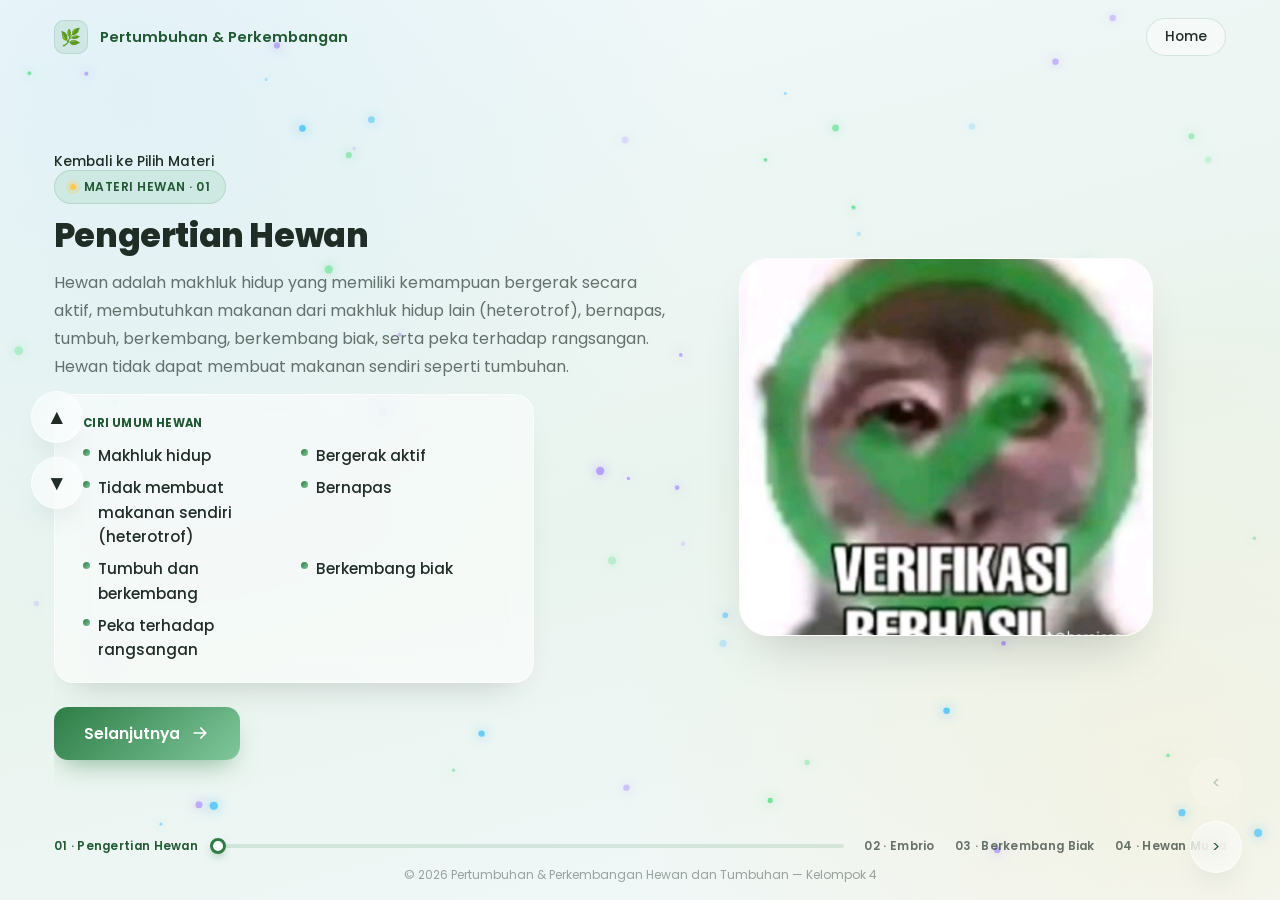
==== hewan.html @ 812c1acf "Add files via upload" ====
<!DOCTYPE html>
<html lang="id">
<head>
  <meta charset="UTF-8" />
  <meta name="viewport" content="width=device-width, initial-scale=1.0, maximum-scale=1.0, user-scalable=no" />
  <title>Materi Hewan | IPA Kelas IX</title>

  <link rel="preconnect" href="https://fonts.googleapis.com" />
  <link rel="preconnect" href="https://fonts.gstatic.com" crossorigin />
  <link href="https://fonts.googleapis.com/css2?family=Poppins:wght@300;400;500;600;700;800&display=swap" rel="stylesheet" />

  <link rel="stylesheet" href="style.css" />
</head>
<!-- Canvas untuk efek partikel background -->
<canvas id="bgCanvas"></canvas>

<body>

  <div class="app">

    <!-- ===================== HEADER ===================== -->
    <header class="header">
      <div class="logo">
        <span class="logo-mark" aria-hidden="true">🌿</span>
        <span class="logo-text">Pertumbuhan &amp; Perkembangan</span>
      </div>

      <a class="home-link" href="index.html">
        Home
      </a>
    </header>

    <!-- ===================== SLIDE VIEWPORT ===================== -->
    <main class="slide-viewport">

      <!-- ================= SLIDE 1 — PENGERTIAN HEWAN ================= -->
      <section class="slide is-active" data-slide="0">
        <div class="hewan-slide">

          <a class="hewan-back-link" href="index.html">
            Kembali ke Pilih Materi
          </a>

          <div class="hewan-hero">

            <!-- Kolom Kiri — Materi -->
            <div class="hewan-content">
              <span class="hero-eyebrow">
                <span class="eyebrow-dot"></span>
                Materi Hewan · 01
              </span>

              <h1 class="hewan-title">Pengertian Hewan</h1>

              <p class="hewan-desc">
                Hewan adalah makhluk hidup yang memiliki kemampuan bergerak secara aktif,
                membutuhkan makanan dari makhluk hidup lain (heterotrof), bernapas, tumbuh,
                berkembang, berkembang biak, serta peka terhadap rangsangan. Hewan tidak dapat
                membuat makanan sendiri seperti tumbuhan.
              </p>

              <div class="hewan-info-card">
                <span class="hewan-info-label">Ciri Umum Hewan</span>
                <ul class="hewan-info-list">
                  <li>Makhluk hidup</li>
                  <li>Bergerak aktif</li>
                  <li>Tidak membuat makanan sendiri (heterotrof)</li>
                  <li>Bernapas</li>
                  <li>Tumbuh dan berkembang</li>
                  <li>Berkembang biak</li>
                  <li>Peka terhadap rangsangan</li>
                </ul>
              </div>

              <div class="hewan-actions">
                <button class="btn btn-primary btn-large" type="button" data-next>
                  <span>Selanjutnya</span>
                  <svg width="20" height="20" viewBox="0 0 24 24" fill="none" aria-hidden="true">
                    <path d="M5 12h14M13 6l6 6-6 6" stroke="currentColor" stroke-width="2" stroke-linecap="round" stroke-linejoin="round"/>
                  </svg>
                </button>
              </div>
            </div>

            <!-- Kolom Kanan — Gambar -->
            <div class="hewan-image">
              <img
                src="vertifikasi.jpg"
                alt="Pengertian Hewan"
                class="hewan-image-real">
            </div>

          </div>

        </div>
      </section>

      <!-- ================= SLIDE 2 — EMBRIO ================= -->
      <section class="slide" data-slide="1">
        <div class="hewan-slide">

          <a class="hewan-back-link" href="index.html">
            Kembali ke Pilih Materi
          </a>

          <div class="hewan-hero hewan-hero--reverse">

            <!-- Kolom Kanan (tampil kiri karena reverse) — Materi -->
            <div class="hewan-content">
              <span class="hero-eyebrow">
                <span class="eyebrow-dot"></span>
                Materi Hewan · 02
              </span>

              <h1 class="hewan-title">Embrio</h1>

              <p class="hewan-desc">
                Setelah sel telur dibuahi oleh sel sperma (fertilisasi), terbentuklah zigot yang
                terus membelah dan berkembang menjadi embrio. Embrio adalah tahap awal
                perkembangan individu baru sebelum tumbuh menjadi bentuk yang menyerupai
                induknya.
              </p>

              <div class="hewan-info-card">
                <span class="hewan-info-label">Tahap Perkembangan Embrio</span>
                <ul class="hewan-info-list">
                  <li>Zigot — hasil peleburan sel telur dan sperma</li>
                  <li>Morula — pembelahan zigot menjadi kumpulan sel padat</li>
                  <li>Blastula — terbentuknya rongga berisi cairan</li>
                  <li>Gastrula — terbentuknya lapisan-lapisan embrio</li>
                  <li>Organogenesis — pembentukan organ-organ tubuh</li>
                  <li>Janin — embrio menyerupai bentuk individu dewasa</li>
                </ul>
              </div>

              <div class="hewan-actions">
                <button class="btn hewan-btn-secondary" type="button" data-goto="0">
                  <svg width="20" height="20" viewBox="0 0 24 24" fill="none" aria-hidden="true">
                    <path d="M19 12H5M11 6l-6 6 6 6" stroke="currentColor" stroke-width="2" stroke-linecap="round" stroke-linejoin="round"/>
                  </svg>
                  <span>Sebelumnya</span>
                </button>

                <button class="btn btn-primary btn-large" type="button" data-next>
                  <span>Selanjutnya</span>
                  <svg width="20" height="20" viewBox="0 0 24 24" fill="none" aria-hidden="true">
                    <path d="M5 12h14M13 6l6 6-6 6" stroke="currentColor" stroke-width="2" stroke-linecap="round" stroke-linejoin="round"/>
                  </svg>
                </button>
              </div>
            </div>

            <!-- Kolom Kiri (tampil kanan karena reverse) — Gambar -->
            <div class="hewan-image">
              <img
                src="embrio.jpg"
                alt="Embrio"
                class="hewan-image-real">
            </div>

          </div>

        </div>
      </section>
      <!-- ================= SLIDE 3 — PERBANDINGAN CARA BERKEMBANG BIAK ================= -->
      <section class="slide" data-slide="2">
        <div class="hewan-slide">

          <a class="hewan-back-link" href="index.html">
            Kembali ke Pilih Materi
          </a>

          <div class="hewan-compare">

            <!-- Kolom Kiri — Navigasi Card (30%) -->
            <div class="hewan-compare-nav">
              <span class="hero-eyebrow">
                <span class="eyebrow-dot"></span>
                Materi Hewan · 03
              </span>

              <h1 class="hewan-compare-title">Perbandingan Cara<br>Berkembang Biak Hewan</h1>

              <div class="hewan-compare-btns">
                <button
                  class="hewan-compare-btn hewan-compare-btn--active"
                  type="button"
                  data-compare-btn
                  data-target="ovipar">
                  <span class="hewan-compare-btn-icon">🥚</span>
                  <span class="hewan-compare-btn-text">
                    <span class="hewan-compare-btn-name">Ovipar</span>
                    <span class="hewan-compare-btn-desc">Bertelur</span>
                  </span>
                </button>

                <button
                  class="hewan-compare-btn"
                  type="button"
                  data-compare-btn
                  data-target="ovovivipar">
                  <span class="hewan-compare-btn-icon">🥚🐣</span>
                  <span class="hewan-compare-btn-text">
                    <span class="hewan-compare-btn-name">Ovovivipar</span>
                    <span class="hewan-compare-btn-desc">Bertelur &amp; Beranak</span>
                  </span>
                </button>

                <button
                  class="hewan-compare-btn"
                  type="button"
                  data-compare-btn
                  data-target="vivipar">
                  <span class="hewan-compare-btn-icon">🤰</span>
                  <span class="hewan-compare-btn-text">
                    <span class="hewan-compare-btn-name">Vivipar</span>
                    <span class="hewan-compare-btn-desc">Beranak</span>
                  </span>
                </button>
              </div>
            </div>

            <!-- Kolom Kanan — Konten Dinamis (70%) -->
            <div class="hewan-compare-content">

              <!-- Panel OVIPAR -->
              <div class="hewan-compare-panel hewan-compare-panel--active" data-panel="ovipar">
                <div class="hewan-compare-text">
                  <span class="hewan-compare-tag">Ovipar</span>
                  <h2 class="hewan-compare-heading">Ovipar (Bertelur)</h2>

                  <div class="hewan-diagram" aria-hidden="true">
                    <span class="hewan-diagram-item">🐔</span>
                    <span class="hewan-diagram-arrow">↓</span>
                    <span class="hewan-diagram-item">🥚</span>
                    <span class="hewan-diagram-arrow">↓</span>
                    <span class="hewan-diagram-item">🐣</span>
                  </div>

                  <p class="hewan-compare-desc">
                  Hewan ovipar adalah hewan yang berkembang biak dengan cara bertelur. Embrio berkembang di dalam telur yang berada di luar tubuh induknya hingga menetas. Cadangan makanan embrio berasal dari kuning telur, sehingga pertumbuhannya tidak bergantung langsung pada tubuh induk setelah telur dikeluarkan.
                  </p>

                  <div class="hewan-example-card">
                    <span class="hewan-info-label">Contoh Hewan</span>
                    <ul class="hewan-example-list">
                      <li>Ayam</li>
                      <li>Burung</li>
                      <li>Bebek</li>
                      <li>Penyu</li>
                    </ul>
                  </div>
                </div>

                <div class="hewan-compare-image">
                  <img
                    src="ovipar.jpg"
                    alt="Ovipar"
                    class="hewan-image-real">
                </div>
              </div>

              <!-- Panel OVOVIVIPAR -->
              <div class="hewan-compare-panel" data-panel="ovovivipar">
                <div class="hewan-compare-text">
                  <span class="hewan-compare-tag">Ovovivipar</span>
                  <h2 class="hewan-compare-heading">Ovovivipar (Bertelur &amp; Beranak)</h2>

                  <div class="hewan-diagram" aria-hidden="true">
                    <span class="hewan-diagram-item">🦈</span>
                    <span class="hewan-diagram-arrow">↓</span>
                    <span class="hewan-diagram-item">🥚<sup class="hewan-diagram-note">tetap di dalam induk</sup></span>
                    <span class="hewan-diagram-arrow">↓</span>
                    <span class="hewan-diagram-item">🐣</span>
                  </div>

                  <p class="hewan-compare-desc">
                    Hewan ovovivipar berkembang biak dengan cara bertelur dan melahirkan. Telur terbentuk di dalam tubuh induk dan tidak dikeluarkan ke luar. Embrio berkembang di dalam telur dengan memanfaatkan cadangan makanan dari kuning telur. Setelah menetas di dalam tubuh induk, anak kemudian lahir dalam keadaan hidup.
                  </p>

                  <div class="hewan-example-card">
                    <span class="hewan-info-label">Contoh Hewan</span>
                    <ul class="hewan-example-list">
                      <li>Hiu</li>
                      <li>Ikan Pari</li>
                      <li>Kadal</li>
                      <li>Ular Boa</li>
                    </ul>
                  </div>
                </div>

                <div class="hewan-compare-image">
                  <img
                    src="ovivipar.jpg"
                    alt="Ovovivipar"
                    class="hewan-image-real">
                </div>
              </div>

              <!-- Panel VIVIPAR -->
              <div class="hewan-compare-panel" data-panel="vivipar">
                <div class="hewan-compare-text">
                  <span class="hewan-compare-tag">Vivipar</span>
                  <h2 class="hewan-compare-heading">Vivipar (Beranak)</h2>

                  <div class="hewan-diagram" aria-hidden="true">
                    <span class="hewan-diagram-item">🐱</span>
                    <span class="hewan-diagram-arrow">↓</span>
                    <span class="hewan-diagram-item">🤰</span>
                    <span class="hewan-diagram-arrow">↓</span>
                    <span class="hewan-diagram-item">🐱</span>
                  </div>

                  <p class="hewan-compare-desc">
                    Hewan vivipar adalah hewan yang berkembang biak dengan cara melahirkan. Embrio berkembang di dalam rahim induk dan memperoleh nutrisi melalui plasenta. Setelah pertumbuhan sempurna, anak dilahirkan dan biasanya dirawat oleh induknya hingga mampu hidup mandiri.
                  </p>

                  <div class="hewan-example-card">
                    <span class="hewan-info-label">Contoh Hewan</span>
                    <ul class="hewan-example-list">
                      <li>Kucing</li>
                      <li>Sapi</li>
                      <li>Gajah</li>
                      <li>Kambing</li>
                    </ul>
                  </div>
                </div>

                <div class="hewan-compare-image">
                  <img
                    src="vivipar.jpg"
                    alt="Vivipar"
                    class="hewan-image-real">
                </div>
              </div>

            </div>

          </div>

          <div class="hewan-actions hewan-compare-nav-actions">
            <button class="btn hewan-btn-secondary" type="button" data-goto="1">
              <svg width="20" height="20" viewBox="0 0 24 24" fill="none" aria-hidden="true">
                <path d="M19 12H5M11 6l-6 6 6 6" stroke="currentColor" stroke-width="2" stroke-linecap="round" stroke-linejoin="round"/>
              </svg>
              <span>Sebelumnya</span>
            </button>

            <button class="btn btn-primary btn-large" type="button" data-next>
              <span>Selanjutnya</span>
              <svg width="20" height="20" viewBox="0 0 24 24" fill="none" aria-hidden="true">
                <path d="M5 12h14M13 6l6 6-6 6" stroke="currentColor" stroke-width="2" stroke-linecap="round" stroke-linejoin="round"/>
              </svg>
            </button>
          </div>

        </div>
      </section>
<!-- ================= SLIDE 4 — BAGAIMANA HEWAN BERKEMBANG ================= -->
<section class="slide" data-slide="3">
  <div class="hewan-slide hewan-flow-slide">

    <a class="hewan-back-link" href="index.html">
      Kembali ke Pilih Materi
    </a>

    <div class="hewan-flow-header">
      <span class="hero-eyebrow">
        <span class="eyebrow-dot"></span>
        Materi Hewan · 04
      </span>
      <h1 class="hewan-flow-title">Bagaimana Hewan Berkembang</h1>
    </div>

    <div class="hewan-flow-top">

<!-- ===== DIAGRAM CIRCULAR ===== -->
<div class="hewan-flow-diagram">

  <!-- DIAGRAM: TANPA METAMORFOSIS (3 node) -->
  <svg class="hewan-flow-scene hewan-flow-scene--active" data-flow-scene="tanpa" viewBox="-20 -15 340 270">
    <defs>
      <marker id="flowArrowTanpa" markerWidth="8" markerHeight="8" refX="6" refY="4" orient="auto">
        <path d="M0,0 L8,4 L0,8 Z" fill="#2E7D46"/>
      </marker>
      <linearGradient id="flowSkyTanpa" x1="0" y1="0" x2="0" y2="1">
        <stop offset="0%" stop-color="#BEE6FA"/>
        <stop offset="60%" stop-color="#DFF3F8"/>
        <stop offset="100%" stop-color="#EAF7EA"/>
      </linearGradient>
    </defs>

    <rect x="-20" y="-15" width="340" height="270" fill="url(#flowSkyTanpa)"/>
    <circle class="hewan-flow-sun" cx="255" cy="42" r="20"/>
    <g class="hewan-flow-cloud hewan-flow-cloud--1"><ellipse cx="55" cy="38" rx="22" ry="9"/><ellipse cx="72" cy="35" rx="14" ry="7"/></g>
    <g class="hewan-flow-cloud hewan-flow-cloud--2"><ellipse cx="175" cy="26" rx="18" ry="7"/><ellipse cx="190" cy="23" rx="11" ry="5"/></g>

    <g class="hewan-flow-bg">
      <path class="hewan-flow-ground" d="M0,220 Q75,205 150,218 T300,212 V240 H0 Z"/>
      <circle class="hewan-flow-orb hewan-flow-orb--1" cx="40" cy="45" r="20"/>
      <circle class="hewan-flow-orb hewan-flow-orb--2" cx="265" cy="70" r="16"/>
      <circle class="hewan-flow-orb hewan-flow-orb--3" cx="255" cy="200" r="12"/>
      <circle class="hewan-flow-sparkle hewan-flow-sparkle--1" cx="30" cy="120" r="2.5"/>
      <circle class="hewan-flow-sparkle hewan-flow-sparkle--2" cx="270" cy="130" r="2"/>
      <circle class="hewan-flow-sparkle hewan-flow-sparkle--3" cx="150" cy="30" r="2"/>
      <g class="hewan-flow-grass">
        <rect x="12" y="222" width="4" height="16" rx="2"/>
        <rect x="24" y="224" width="4" height="13" rx="2"/>
        <rect x="280" y="223" width="4" height="15" rx="2"/>
        <rect x="290" y="225" width="4" height="12" rx="2"/>
      </g>
    </g>

    <path class="hewan-flow-arrow" d="M150,60 A120,120 0 0 1 232,170" marker-end="url(#flowArrowTanpa)"/>
    <path class="hewan-flow-arrow" d="M232,170 A120,120 0 0 1 68,170" marker-end="url(#flowArrowTanpa)"/>
    <path class="hewan-flow-arrow" d="M68,170 A120,120 0 0 1 150,60" marker-end="url(#flowArrowTanpa)"/>

    <g class="hewan-flow-node">
      <circle class="hewan-flow-node-orbit-dot" cx="150" cy="17" r="4">
        <animateTransform attributeName="transform" type="rotate" from="0 150 55" to="360 150 55" dur="4s" repeatCount="indefinite"/>
      </circle>
      <g class="hewan-flow-orbit-group">
        <circle class="hewan-flow-node-ring" cx="150" cy="55" r="33"/>
        <circle class="hewan-flow-node-ball" cx="150" cy="55" r="30" style="animation-delay:0s"/>
        <text x="150" y="67" text-anchor="middle" font-size="34">🐔</text>
      </g>
    </g>
    <g class="hewan-flow-node">
      <circle class="hewan-flow-node-orbit-dot" cx="235" cy="137" r="4">
        <animateTransform attributeName="transform" type="rotate" from="0 235 175" to="360 235 175" dur="4s" repeatCount="indefinite"/>
      </circle>
      <g class="hewan-flow-orbit-group">
        <circle class="hewan-flow-node-ring" cx="235" cy="175" r="33"/>
        <circle class="hewan-flow-node-ball" cx="235" cy="175" r="30" style="animation-delay:2s"/>
        <text x="235" y="187" text-anchor="middle" font-size="30">🥚</text>
      </g>
    </g>
    <g class="hewan-flow-node">
      <circle class="hewan-flow-node-orbit-dot" cx="65" cy="137" r="4">
        <animateTransform attributeName="transform" type="rotate" from="0 65 175" to="360 65 175" dur="4s" repeatCount="indefinite"/>
      </circle>
      <g class="hewan-flow-orbit-group">
        <circle class="hewan-flow-node-ring" cx="65" cy="175" r="33"/>
        <circle class="hewan-flow-node-ball" cx="65" cy="175" r="30" style="animation-delay:4s"/>
        <text x="65" y="187" text-anchor="middle" font-size="30">🐥</text>
      </g>
    </g>
  </svg>

  <!-- DIAGRAM: METAMORFOSIS SEMPURNA (4 node) -->
  <svg class="hewan-flow-scene" data-flow-scene="sempurna" viewBox="-20 -15 340 290">
    <defs>
      <marker id="flowArrowSempurna" markerWidth="8" markerHeight="8" refX="6" refY="4" orient="auto">
        <path d="M0,0 L8,4 L0,8 Z" fill="#2E7D46"/>
      </marker>
      <linearGradient id="flowSkySempurna" x1="0" y1="0" x2="0" y2="1">
        <stop offset="0%" stop-color="#BEE6FA"/>
        <stop offset="60%" stop-color="#DFF3F8"/>
        <stop offset="100%" stop-color="#EAF7EA"/>
      </linearGradient>
    </defs>

    <rect x="-20" y="-15" width="340" height="290" fill="url(#flowSkySempurna)"/>
    <circle class="hewan-flow-sun" cx="30" cy="35" r="18"/>
    <g class="hewan-flow-cloud hewan-flow-cloud--1"><ellipse cx="230" cy="30" rx="20" ry="8"/><ellipse cx="246" cy="27" rx="13" ry="6"/></g>
    <g class="hewan-flow-cloud hewan-flow-cloud--2"><ellipse cx="90" cy="20" rx="16" ry="6"/><ellipse cx="103" cy="18" rx="10" ry="5"/></g>

    <g class="hewan-flow-bg">
      <path class="hewan-flow-ground" d="M0,235 Q75,222 150,232 T300,228 V260 H0 Z"/>
      <circle class="hewan-flow-orb hewan-flow-orb--1" cx="35" cy="50" r="20"/>
      <circle class="hewan-flow-orb hewan-flow-orb--2" cx="270" cy="60" r="16"/>
      <circle class="hewan-flow-orb hewan-flow-orb--3" cx="260" cy="215" r="13"/>
      <circle class="hewan-flow-sparkle hewan-flow-sparkle--1" cx="25" cy="140" r="2.5"/>
      <circle class="hewan-flow-sparkle hewan-flow-sparkle--2" cx="275" cy="150" r="2"/>
      <circle class="hewan-flow-sparkle hewan-flow-sparkle--3" cx="150" cy="20" r="2"/>
      <g class="hewan-flow-grass">
        <rect x="14" y="238" width="4" height="17" rx="2"/>
        <rect x="26" y="240" width="4" height="14" rx="2"/>
        <rect x="270" y="237" width="4" height="16" rx="2"/>
        <rect x="282" y="239" width="4" height="13" rx="2"/>
      </g>
    </g>

    <path class="hewan-flow-arrow" d="M150,55 A135,135 0 0 1 245,140" marker-end="url(#flowArrowSempurna)"/>
    <path class="hewan-flow-arrow" d="M245,140 A135,135 0 0 1 150,225" marker-end="url(#flowArrowSempurna)"/>
    <path class="hewan-flow-arrow" d="M150,225 A135,135 0 0 1 55,140" marker-end="url(#flowArrowSempurna)"/>
    <path class="hewan-flow-arrow" d="M55,140 A135,135 0 0 1 150,55" marker-end="url(#flowArrowSempurna)"/>

    <g class="hewan-flow-node">
      <circle class="hewan-flow-node-orbit-dot" cx="150" cy="12" r="4">
        <animateTransform attributeName="transform" type="rotate" from="0 150 50" to="360 150 50" dur="5s" repeatCount="indefinite"/>
      </circle>
      <g class="hewan-flow-orbit-group">
        <circle class="hewan-flow-node-ring" cx="150" cy="50" r="31"/>
        <circle class="hewan-flow-node-ball" cx="150" cy="50" r="28" style="animation-delay:0s"/>
        <text x="150" y="61" text-anchor="middle" font-size="32">🦋</text>
      </g>
    </g>
    <g class="hewan-flow-node">
      <circle class="hewan-flow-node-orbit-dot" cx="250" cy="102" r="4">
        <animateTransform attributeName="transform" type="rotate" from="0 250 140" to="360 250 140" dur="5s" repeatCount="indefinite"/>
      </circle>
      <g class="hewan-flow-orbit-group">
        <circle class="hewan-flow-node-ring" cx="250" cy="140" r="31"/>
        <circle class="hewan-flow-node-ball" cx="250" cy="140" r="28" style="animation-delay:2s"/>
        <text x="250" y="151" text-anchor="middle" font-size="30">🥚</text>
      </g>
    </g>
    <g class="hewan-flow-node">
      <circle class="hewan-flow-node-orbit-dot" cx="150" cy="192" r="4">
        <animateTransform attributeName="transform" type="rotate" from="0 150 230" to="360 150 230" dur="5s" repeatCount="indefinite"/>
      </circle>
      <g class="hewan-flow-orbit-group">
        <circle class="hewan-flow-node-ring" cx="150" cy="230" r="31"/>
        <circle class="hewan-flow-node-ball" cx="150" cy="230" r="28" style="animation-delay:4s"/>
        <text x="150" y="241" text-anchor="middle" font-size="30">🐛</text>
      </g>
    </g>
    <g class="hewan-flow-node">
      <circle class="hewan-flow-node-orbit-dot" cx="50" cy="102" r="4">
        <animateTransform attributeName="transform" type="rotate" from="0 50 140" to="360 50 140" dur="5s" repeatCount="indefinite"/>
      </circle>
      <g class="hewan-flow-orbit-group">
        <circle class="hewan-flow-node-ring" cx="50" cy="140" r="31"/>
        <circle class="hewan-flow-node-ball" cx="50" cy="140" r="28" style="animation-delay:6s"/>
        <text x="50" y="151" text-anchor="middle" font-size="28">🥜</text>
      </g>
    </g>
  </svg>

  <!-- DIAGRAM: METAMORFOSIS TIDAK SEMPURNA (4 node) -->
  <svg class="hewan-flow-scene" data-flow-scene="tidak" viewBox="-20 -15 340 290">
    <defs>
      <marker id="flowArrowTidak" markerWidth="8" markerHeight="8" refX="6" refY="4" orient="auto">
        <path d="M0,0 L8,4 L0,8 Z" fill="#2E7D46"/>
      </marker>
      <linearGradient id="flowSkyTidak" x1="0" y1="0" x2="0" y2="1">
        <stop offset="0%" stop-color="#BEE6FA"/>
        <stop offset="60%" stop-color="#DFF3F8"/>
        <stop offset="100%" stop-color="#EAF7EA"/>
      </linearGradient>
    </defs>

    <rect x="-20" y="-15" width="340" height="290" fill="url(#flowSkyTidak)"/>
    <circle class="hewan-flow-sun" cx="260" cy="38" r="19"/>
    <g class="hewan-flow-cloud hewan-flow-cloud--1"><ellipse cx="60" cy="32" rx="19" ry="8"/><ellipse cx="75" cy="29" rx="12" ry="6"/></g>
    <g class="hewan-flow-cloud hewan-flow-cloud--2"><ellipse cx="185" cy="22" rx="16" ry="6"/><ellipse cx="198" cy="20" rx="10" ry="5"/></g>

    <g class="hewan-flow-bg">
      <path class="hewan-flow-ground" d="M0,235 Q75,222 150,232 T300,228 V260 H0 Z"/>
      <circle class="hewan-flow-orb hewan-flow-orb--1" cx="38" cy="48" r="19"/>
      <circle class="hewan-flow-orb hewan-flow-orb--2" cx="268" cy="65" r="15"/>
      <circle class="hewan-flow-orb hewan-flow-orb--3" cx="258" cy="212" r="12"/>
      <circle class="hewan-flow-sparkle hewan-flow-sparkle--1" cx="28" cy="135" r="2.5"/>
      <circle class="hewan-flow-sparkle hewan-flow-sparkle--2" cx="272" cy="145" r="2"/>
      <circle class="hewan-flow-sparkle hewan-flow-sparkle--3" cx="150" cy="22" r="2"/>
      <text x="60" y="250" font-size="16">🌸</text>
      <text x="240" y="252" font-size="14">🌼</text>
      <g class="hewan-flow-grass">
        <rect x="14" y="238" width="4" height="17" rx="2"/>
        <rect x="26" y="240" width="4" height="14" rx="2"/>
        <rect x="270" y="237" width="4" height="16" rx="2"/>
        <rect x="282" y="239" width="4" height="13" rx="2"/>
      </g>
    </g>

    <path class="hewan-flow-arrow" d="M150,55 A135,135 0 0 1 245,140" marker-end="url(#flowArrowTidak)"/>
    <path class="hewan-flow-arrow" d="M245,140 A135,135 0 0 1 150,225" marker-end="url(#flowArrowTidak)"/>
    <path class="hewan-flow-arrow" d="M150,225 A135,135 0 0 1 55,140" marker-end="url(#flowArrowTidak)"/>
    <path class="hewan-flow-arrow" d="M55,140 A135,135 0 0 1 150,55" marker-end="url(#flowArrowTidak)"/>

    <g class="hewan-flow-node">
      <circle class="hewan-flow-node-orbit-dot" cx="150" cy="12" r="4">
        <animateTransform attributeName="transform" type="rotate" from="0 150 50" to="360 150 50" dur="5s" repeatCount="indefinite"/>
      </circle>
      <g class="hewan-flow-orbit-group">
        <circle class="hewan-flow-node-ring" cx="150" cy="50" r="31"/>
        <circle class="hewan-flow-node-ball" cx="150" cy="50" r="28" style="animation-delay:0s"/>
        <text x="150" y="61" text-anchor="middle" font-size="28">🦗</text>
      </g>
    </g>
    <g class="hewan-flow-node">
      <circle class="hewan-flow-node-orbit-dot" cx="250" cy="102" r="4">
        <animateTransform attributeName="transform" type="rotate" from="0 250 140" to="360 250 140" dur="5s" repeatCount="indefinite"/>
      </circle>
      <g class="hewan-flow-orbit-group">
        <circle class="hewan-flow-node-ring" cx="250" cy="140" r="31"/>
        <circle class="hewan-flow-node-ball" cx="250" cy="140" r="28" style="animation-delay:2s"/>
        <text x="250" y="151" text-anchor="middle" font-size="24">🦗</text>
      </g>
    </g>
    <g class="hewan-flow-node">
      <circle class="hewan-flow-node-orbit-dot" cx="150" cy="192" r="4">
        <animateTransform attributeName="transform" type="rotate" from="0 150 230" to="360 150 230" dur="5s" repeatCount="indefinite"/>
      </circle>
      <g class="hewan-flow-orbit-group">
        <circle class="hewan-flow-node-ring" cx="150" cy="230" r="31"/>
        <circle class="hewan-flow-node-ball" cx="150" cy="230" r="28" style="animation-delay:4s"/>
        <text x="150" y="241" text-anchor="middle" font-size="24">🦗</text>
      </g>
    </g>
    <g class="hewan-flow-node">
      <circle class="hewan-flow-node-orbit-dot" cx="50" cy="102" r="4">
        <animateTransform attributeName="transform" type="rotate" from="0 50 140" to="360 50 140" dur="5s" repeatCount="indefinite"/>
      </circle>
      <g class="hewan-flow-orbit-group">
        <circle class="hewan-flow-node-ring" cx="50" cy="140" r="31"/>
        <circle class="hewan-flow-node-ball" cx="50" cy="140" r="28" style="animation-delay:6s"/>
        <text x="50" y="151" text-anchor="middle" font-size="26">🥚</text>
      </g>
    </g>
  </svg>

</div>

      <!-- ===== MENU ===== -->
      <div class="hewan-flow-menu">
        <span class="hewan-flow-menu-label">Menu</span>

        <button class="hewan-flow-menu-btn hewan-flow-menu-btn--active" type="button" data-flow-target="tanpa">
          <span class="hewan-flow-menu-dot"></span>
          <span>Tanpa Metamorfosis</span>
        </button>

        <button class="hewan-flow-menu-btn" type="button" data-flow-target="sempurna">
          <span class="hewan-flow-menu-dot"></span>
          <span>Metamorfosis Sempurna</span>
        </button>

        <button class="hewan-flow-menu-btn" type="button" data-flow-target="tidak">
          <span class="hewan-flow-menu-dot"></span>
          <span>Metamorfosis Tidak Sempurna</span>
        </button>
      </div>

    </div>

    <!-- ===== PANEL PENJELASAN (besar, ~40-45% tinggi) ===== -->
    <div class="hewan-flow-info">
      <h2 class="hewan-flow-info-title" data-flow-field="title">Tanpa Metamorfosis (Ametamorfosis)</h2>
      <p class="hewan-flow-info-desc" data-flow-field="desc">
        Hewan muda menetas dengan bentuk yang sudah menyerupai induknya. Tidak ada
        perubahan bentuk tubuh yang mencolok, hanya bertambah besar seiring waktu.
      </p>

      <div class="hewan-flow-info-cols">
        <div class="hewan-flow-info-card">
          <span class="hewan-info-label">Tahapan</span>
          <ul class="hewan-flow-info-stages" data-flow-field="stages">
            <li>Telur menetas menjadi anak hewan</li>
            <li>Anak hewan tumbuh membesar</li>
            <li>Berkembang menjadi hewan dewasa</li>
          </ul>
        </div>

        <div class="hewan-flow-info-card">
          <span class="hewan-info-label">Contoh Hewan</span>
          <ul class="hewan-example-list" data-flow-field="examples">
            <li>Ayam</li>
            <li>Itik</li>
            <li>Burung</li>
          </ul>
        </div>
      </div>
    </div>

    <div class="hewan-actions hewan-flow-nav-actions">
      <button class="btn hewan-btn-secondary" type="button" data-goto="2">
        <svg width="20" height="20" viewBox="0 0 24 24" fill="none" aria-hidden="true">
          <path d="M19 12H5M11 6l-6 6 6 6" stroke="currentColor" stroke-width="2" stroke-linecap="round" stroke-linejoin="round"/>
        </svg>
        <span>Sebelumnya</span>
      </button>

      <button class="btn btn-primary btn-large" type="button" data-next>
        <span>Selesai</span>
        <svg width="20" height="20" viewBox="0 0 24 24" fill="none" aria-hidden="true">
          <path d="M5 12h14M13 6l6 6-6 6" stroke="currentColor" stroke-width="2" stroke-linecap="round" stroke-linejoin="round"/>
        </svg>
      </button>
    </div>

  </div>
</section>


    </main>

<!-- ===================== PROGRESS BAR ===================== -->
    <div class="progress-nav" aria-label="Progress presentasi">
      <span class="progress-step-label" data-label-for="0">01 · Pengertian Hewan</span>

      <div class="progress-track">
        <div class="progress-fill"></div>
        <div class="progress-marker"></div>
      </div>

      <span class="progress-step-label" data-label-for="1">02 · Embrio</span>
      <span class="progress-step-label" data-label-for="2">03 · Berkembang Biak</span>
      <span class="progress-step-label" data-label-for="3">04 · Hewan Muda</span>
    </div>

    <!-- ===================== FOOTER ===================== -->
    <footer class="footer">
      &copy; 2026 Pertumbuhan &amp; Perkembangan Hewan dan Tumbuhan — Kelompok 4
    </footer>

<!-- ===================== TOMBOL PINDAH BAB (TENGAH KIRI) =====================
         Isi data-prev-chapter / data-next-chapter dengan file bab yang dituju.
         Kosongkan (misal data-prev-chapter="") jika tidak ada bab sebelumnya/berikutnya
         — tombol terkait akan otomatis tersembunyi. -->
    <div class="hewan-chapter-nav" aria-label="Navigasi antar bab">
      <a
        class="hewan-chapter-btn"
        id="chapterPrevBtn"
        href="index.html"
        data-prev-chapter="index.html"
        aria-label="Kembali ke bab sebelumnya"
      >
        <span aria-hidden="true">▲</span>
      </a>
      <a
        class="hewan-chapter-btn"
        id="chapterNextBtn"
        href="tumbuhan.html"
        data-next-chapter="tumbuhan.html"
        aria-label="Lanjut ke bab berikutnya"
      >
        <span aria-hidden="true">▼</span>
      </a>
    </div>

    <!-- ===================== TOMBOL PINDAH SLIDE (POJOK KANAN BAWAH) ===================== -->
    <div class="hewan-float-nav" aria-label="Navigasi cepat antar slide">
      <button class="hewan-float-btn" id="floatPrevBtn" type="button" aria-label="Slide sebelumnya">
        <span aria-hidden="true"><</span>
      </button>
      <button class="hewan-float-btn" id="floatNextBtn" type="button" aria-label="Slide berikutnya">
        <span aria-hidden="true">></span>
      </button>
    </div>

  </div>



  </div>

  <script src="script.js"></script>
</body>
</html>
---- style.css ----
/* =====================================================
   RESET & BASE
===================================================== */
* {
  margin: 0;
  padding: 0;
  box-sizing: border-box;
}

:root {
  /* --- Warna --- */
  --color-bg-1: #F3F9FC;
  --color-bg-2: #EAF4EE;
  --color-primary: #2E7D46;
  --color-primary-dark: #205933;
  --color-secondary: #7FC79B;
  --color-accent: #7EC8E3;
  --color-highlight: #FFC94D;
  --color-text: #1F2D26;
  --color-text-soft: rgba(31, 45, 38, 0.66);
  --color-glass: rgba(255, 255, 255, 0.5);
  --color-glass-border: rgba(255, 255, 255, 0.65);

  /* --- Tipografi --- */
  --font-display: 'Poppins', sans-serif;

  /* --- Radius --- */
  --radius-lg: 30px;
  --radius-md: 20px;
  --radius-sm: 14px;

  /* --- Motion --- */
  --ease: cubic-bezier(0.4, 0, 0.2, 1);
  --dur: 0.4s;
}

html, body {
  height: 100%;
  width: 100%;
  overflow: hidden;
}

body {
  font-family: var(--font-display);
  font-weight: 400;
  color: var(--color-text);
  background:
    radial-gradient(circle at 10% 10%, rgba(126, 200, 227, 0.14), transparent 42%),
    radial-gradient(circle at 92% 88%, rgba(255, 201, 77, 0.12), transparent 40%),
    linear-gradient(165deg, var(--color-bg-1) 0%, var(--color-bg-2) 55%, var(--color-bg-1) 100%);
  -webkit-font-smoothing: antialiased;
}

button {
  font-family: inherit;
  cursor: pointer;
  border: none;
  background: none;
  color: inherit;
}

ul {
  list-style: none;
}

/* =====================================================
   APP SHELL — fullscreen 100vw x 100vh, no scroll
===================================================== */
.app {
  height: 100vh;
  width: 100vw;
  display: grid;
  grid-template-rows: auto 1fr auto auto;
  overflow: hidden;
  padding: 0 clamp(28px, 4.2vw, 68px);
}

/* =====================================================
   HEADER
===================================================== */
.header {
  display: flex;
  align-items: center;
  justify-content: space-between;
  padding: clamp(18px, 2.6vh, 30px) 0 clamp(8px, 1.4vh, 16px);
}

.logo {
  display: flex;
  align-items: center;
  gap: 12px;
}

.logo-mark {
  display: grid;
  place-items: center;
  width: 40px;
  height: 40px;
  font-size: 1.2rem;
  border-radius: 12px;
  background: linear-gradient(145deg, rgba(127, 199, 155, 0.22), rgba(46, 125, 70, 0.1));
  border: 1px solid rgba(46, 125, 70, 0.14);
}

.logo-text {
  font-weight: 600;
  font-size: clamp(0.9rem, 1.05vw, 1.05rem);
  color: var(--color-primary-dark);
}

.home-link {
  font-weight: 500;
  font-size: 0.92rem;
  color: var(--color-text-soft);
  padding: 9px 20px;
  border-radius: 999px;
  border: 1px solid rgba(46, 125, 70, 0.16);
  background: rgba(255, 255, 255, 0.4);
  backdrop-filter: blur(8px);
  transition: color var(--dur) var(--ease), background var(--dur) var(--ease), transform var(--dur) var(--ease);
  text-decoration:none;
}

.home-link:hover {
  color: var(--color-primary-dark);
  background: rgba(255, 255, 255, 0.75);
  transform: translateY(-1px);
}

/* =====================================================
   SLIDE VIEWPORT — perpindahan dikontrol JS, bukan scroll
===================================================== */
.slide-viewport {
  position: relative;
  min-height: 0;
  overflow: hidden;
}

.slide {
  position: absolute;
  inset: 0;
  width: 100%;
  height: 100%;
  display: none;
  opacity: 0;
}

.slide.is-active {
  display: flex;
  align-items: center;
  animation: slideEnter var(--dur) var(--ease) forwards;
}

@keyframes slideEnter {
  from { opacity: 0; transform: translateY(16px) scale(0.99); }
  to   { opacity: 1; transform: translateY(0) scale(1); }
}

/* =====================================================
   HERO (Slide 1)
===================================================== */
.hero {
  width: 100%;
  display: grid;
  grid-template-columns: minmax(0, 1.08fr) minmax(0, 0.92fr);
  align-items: center;
  gap: clamp(24px, 4vw, 56px);
}

.hero-content {
  display: flex;
  flex-direction: column;
  align-items: flex-start;
  gap: clamp(10px, 1.4vh, 16px);
}

.hero-eyebrow {
  display: inline-flex;
  align-items: center;
  gap: 8px;
  font-size: 0.76rem;
  font-weight: 600;
  letter-spacing: 0.5px;
  text-transform: uppercase;
  color: var(--color-primary-dark);
  background: rgba(127, 199, 155, 0.2);
  border: 1px solid rgba(46, 125, 70, 0.16);
  padding: 7px 15px;
  border-radius: 999px;
}

.eyebrow-dot {
  width: 6px;
  height: 6px;
  border-radius: 50%;
  background: var(--color-highlight);
  box-shadow: 0 0 0 4px rgba(255, 201, 77, 0.24);
}

.hero-title {
  font-weight: 800;
  font-size: clamp(1.7rem, 3.3vw, 3.1rem);
  line-height: 1.14;
  letter-spacing: -0.4px;
  text-transform: uppercase;
  color: var(--color-text);
}

.hero-title-accent {
  background: linear-gradient(92deg, var(--color-primary), var(--color-secondary));
  -webkit-background-clip: text;
  background-clip: text;
  color: transparent;
}

.hero-subtitle {
  font-weight: 400;
  font-size: clamp(0.95rem, 1.05vw, 1.1rem);
  color: var(--color-text-soft);
}

/* --- Group card --- */
.group-card {
  margin-top: 4px;
  display: flex;
  flex-direction: column;
  gap: 10px;
  padding: clamp(14px, 1.8vh, 20px) clamp(18px, 2vw, 24px);
  border-radius: var(--radius-md);
  background: var(--color-glass);
  border: 1px solid var(--color-glass-border);
  backdrop-filter: blur(14px);
  -webkit-backdrop-filter: blur(14px);
  box-shadow: 0 18px 34px -22px rgba(31, 45, 38, 0.28);
}

.group-label {
  font-size: 0.72rem;
  font-weight: 600;
  letter-spacing: 0.4px;
  text-transform: uppercase;
  color: var(--color-text-soft);
}

.group-name {
  font-size: clamp(1rem, 1.15vw, 1.2rem);
  font-weight: 700;
  color: var(--color-primary-dark);
}

.group-members {
  display: flex;
  flex-wrap: wrap;
  gap: 8px;
  margin-top: 2px;
}

.member-chip {
  display: inline-flex;
  align-items: center;
  gap: 8px;
  font-size: 0.82rem;
  font-weight: 500;
  color: var(--color-text);
  background: rgba(255, 255, 255, 0.55);
  border: 1px solid rgba(46, 125, 70, 0.14);
  padding: 6px 12px 6px 6px;
  border-radius: 999px;
}

.member-avatar {
  display: grid;
  place-items: center;
  width: 22px;
  height: 22px;
  border-radius: 50%;
  font-size: 0.72rem;
  font-weight: 700;
  color: #fff;
  background: linear-gradient(135deg, var(--color-primary), var(--color-secondary));
}

/* --- Button --- */
.btn {
  display: inline-flex;
  align-items: center;
  gap: 10px;
  font-weight: 600;
  font-size: 1.1rem;
  border-radius: var(--radius-sm);
  transition: transform var(--dur) var(--ease), box-shadow var(--dur) var(--ease);
}

.btn-primary {
  color: #fff;
  background: linear-gradient(135deg, var(--color-primary), var(--color-secondary));
  box-shadow: 0 12px 26px -10px rgba(46, 125, 70, 0.55);
}

.btn-large {
  margin-top: 6px;
  padding: 18px 36px;
}

.btn-primary:hover {
  transform: translateY(-2px) scale(1.03);
  box-shadow: 0 16px 32px -10px rgba(46, 125, 70, 0.6);
}

.btn-primary svg {
  transition: transform var(--dur) var(--ease);
}

.btn-primary:hover svg {
  transform: translateX(3px);
}

/* =====================================================
   HERO IMAGE / ILLUSTRATION
===================================================== */
.hero-image {
  position: relative;
  height: min(58vh, 480px);
  display: grid;
  place-items: center;
}

.hero-image-glow {
  position: absolute;
  inset: 8%;
  border-radius: 50%;
  background: radial-gradient(circle, rgba(127, 199, 155, 0.24), rgba(255, 201, 77, 0.08) 55%, transparent 75%);
  filter: blur(6px);
}

.hero-illustration-card {
  position: relative;
  width: min(90%, 380px);
  aspect-ratio: 1 / 1;
  display: grid;
  place-items: center;
  border-radius: var(--radius-lg);
  background: var(--color-glass);
  border: 1px solid var(--color-glass-border);
  box-shadow: 0 26px 50px -22px rgba(31, 45, 38, 0.25);
  backdrop-filter: blur(18px);
  -webkit-backdrop-filter: blur(18px);
  animation: floatSlow 6s ease-in-out infinite;
}

.growth-svg {
  width: 78%;
  height: 78%;
}

.floating-chip {
  position: absolute;
  font-size: 0.8rem;
  font-weight: 600;
  color: var(--color-text);
  background: rgba(255, 255, 255, 0.6);
  border: 1px solid rgba(255, 255, 255, 0.7);
  backdrop-filter: blur(10px);
  padding: 9px 16px;
  border-radius: 999px;
  box-shadow: 0 12px 24px -12px rgba(31, 45, 38, 0.25);
  animation: floatSlow 5.5s ease-in-out infinite;
}

.chip-1 { top: 5%; left: -3%; animation-delay: 0.3s; }
.chip-2 { bottom: 7%; right: -5%; animation-delay: 1s; }

@keyframes floatSlow {
  0%, 100% { transform: translateY(0); }
  50% { transform: translateY(-10px); }
}

/* =====================================================
   SLIDE 2 — PILIH MATERI
===================================================== */
.materi-wrapper {
  width: 100%;
  display: flex;
  flex-direction: column;
  align-items: center;
  gap: clamp(10px, 1.6vh, 16px);
  text-align: center;
}

.back-link {
  position: absolute;
  top: clamp(14px, 2vh, 22px);
  left: 0;
  display: inline-flex;
  align-items: center;
  gap: 6px;
  font-size: 0.86rem;
  font-weight: 500;
  color: var(--color-text-soft);
  transition: color var(--dur) var(--ease), transform var(--dur) var(--ease);
}

.back-link:hover {
  color: var(--color-primary-dark);
  transform: translateX(-2px);
}

.materi-title {
  font-weight: 800;
  font-size: clamp(1.8rem, 3.4vw, 3rem);
  letter-spacing: -0.4px;
  margin-top: 6px;
}

.materi-subtitle {
  font-size: clamp(0.9rem, 1vw, 1.05rem);
  color: var(--color-text-soft);
  margin-bottom: clamp(10px, 2vh, 20px);
}

.materi-cards {
  display: grid;
  grid-template-columns: repeat(2, minmax(240px, 340px));
  gap: clamp(20px, 3vw, 40px);
}

.materi-card {
  position: relative;
  display: flex;
  flex-direction: column;
  align-items: flex-start;
  gap: 10px;
  text-align: left;
  padding: clamp(26px, 3vw, 36px) clamp(24px, 2.8vw, 32px);
  border-radius: var(--radius-lg);
  background: var(--color-glass);
  border: 1px solid var(--color-glass-border);
  backdrop-filter: blur(16px);
  -webkit-backdrop-filter: blur(16px);
  box-shadow: 0 20px 40px -22px rgba(31, 45, 38, 0.25);
  transition: transform var(--dur) var(--ease), box-shadow var(--dur) var(--ease), background var(--dur) var(--ease);
  overflow: hidden;
}

.materi-card::before {
  content: '';
  position: absolute;
  inset: 0;
  background: linear-gradient(150deg, rgba(127, 199, 155, 0.16), transparent 60%);
  opacity: 0;
  transition: opacity var(--dur) var(--ease);
}

.materi-card:hover {
  transform: translateY(-6px) scale(1.03);
  background: rgba(255, 255, 255, 0.7);
  box-shadow: 0 28px 50px -20px rgba(31, 45, 38, 0.3);
}

.materi-card:hover::before {
  opacity: 1;
}

.materi-icon {
  font-size: 2.4rem;
}

.materi-name {
  font-weight: 700;
  font-size: 1.25rem;
  letter-spacing: 0.4px;
  color: var(--color-primary-dark);
}

.materi-desc {
  font-size: 0.86rem;
  font-weight: 400;
  color: var(--color-text-soft);
  line-height: 1.5;
}

.materi-arrow {
  display: grid;
  place-items: center;
  width: 34px;
  height: 34px;
  margin-top: 4px;
  border-radius: 50%;
  color: var(--color-primary-dark);
  background: rgba(127, 199, 155, 0.24);
  transition: transform var(--dur) var(--ease), background var(--dur) var(--ease);
}

.materi-card:hover .materi-arrow {
  transform: translateX(4px);
  background: rgba(127, 199, 155, 0.4);
}

/* =====================================================
   PROGRESS BAR
===================================================== */
.progress-nav {
  display: flex;
  align-items: center;
  gap: clamp(12px, 1.6vw, 20px);
  padding: clamp(6px, 1vh, 10px) 0;
}

.progress-step-label {
  flex-shrink: 0;
  font-size: 0.74rem;
  font-weight: 600;
  letter-spacing: 0.3px;
  color: var(--color-text-soft);
  transition: color var(--dur) var(--ease);
}

.progress-track {
  position: relative;
  flex: 1;
  height: 4px;
  border-radius: 999px;
  background: rgba(46, 125, 70, 0.14);
}

.progress-fill {
  position: absolute;
  inset: 0;
  width: 0%;
  border-radius: 999px;
  background: linear-gradient(90deg, var(--color-primary), var(--color-secondary));
  transition: width var(--dur) var(--ease);
}

.progress-marker {
  position: absolute;
  top: 50%;
  left: 0%;
  width: 16px;
  height: 16px;
  border-radius: 50%;
  background: #fff;
  border: 3px solid var(--color-primary);
  transform: translate(-50%, -50%);
  box-shadow: 0 4px 10px -2px rgba(46, 125, 70, 0.4);
  transition: left var(--dur) var(--ease);
}

/* =====================================================
   FOOTER
===================================================== */
.footer {
  text-align: center;
  padding: 2px 0 clamp(14px, 1.8vh, 20px);
  font-size: 0.75rem;
  color: rgba(31, 45, 38, 0.42);
}

/* =====================================================
   RESPONSIVE — TV landscape utama, tetap nyaman di laptop
===================================================== */
@media (max-width: 1024px) {
  .hero {
    grid-template-columns: 1fr;
    row-gap: 16px;
  }

  .hero-image {
    height: min(30vh, 260px);
    order: -1;
  }

  .materi-cards {
    grid-template-columns: minmax(220px, 340px);
  }
}

@media (max-width: 640px) {
  .logo-text { display: none; }
  .progress-step-label { display: none; }
}

/* TAMBAHKAN DI AKHIR CSS */
/* =====================================================
   FOKUS & KLIK — tanpa outline biru bawaan browser
===================================================== */
button:focus,
button:focus-visible,
.materi-card:focus,
.materi-card:focus-visible,
.intro-card:focus,
.intro-card:focus-visible {
  outline: none;
  box-shadow: none;
}

.home-link:active,
.back-link:active,
.btn:active,
.materi-card:active,
.intro-card:active {
  transform: scale(0.97);
}

/* =====================================================
   SLIDE 3 — PENGERTIAN HEWAN (intro card)
===================================================== */
.intro-wrapper {
  width: 100%;
  display: flex;
  flex-direction: column;
  align-items: center;
  gap: clamp(10px, 1.6vh, 16px);
  text-align: center;
}

.intro-card {
  position: relative;
  display: flex;
  flex-direction: column;
  align-items: center;
  gap: 10px;
  margin-top: clamp(14px, 2.4vh, 26px);
  padding: clamp(38px, 5vh, 56px) clamp(48px, 6vw, 76px);
  border-radius: var(--radius-lg);
  background: var(--color-glass);
  border: 1px solid var(--color-glass-border);
  backdrop-filter: blur(16px);
  -webkit-backdrop-filter: blur(16px);
  box-shadow: 0 22px 44px -22px rgba(31, 45, 38, 0.28);
  transition: transform var(--dur) var(--ease), box-shadow var(--dur) var(--ease), background var(--dur) var(--ease);
}

.intro-card:hover {
  transform: translateY(-4px) scale(1.02);
  background: rgba(255, 255, 255, 0.7);
  box-shadow: 0 30px 54px -22px rgba(31, 45, 38, 0.32);
}

.intro-card.is-pressed {
  animation: introPress 0.35s var(--ease);
}

@keyframes introPress {
  0%   { transform: scale(1); }
  40%  { transform: scale(0.98); }
  100% { transform: scale(1.02); }
}

.intro-icon {
  font-size: 2.6rem;
}

.intro-question {
  font-weight: 700;
  font-size: clamp(1.15rem, 1.6vw, 1.5rem);
  color: var(--color-primary-dark);
}

.intro-hint {
  font-size: 0.85rem;
  font-weight: 500;
  color: var(--color-text-soft);
}

/* =====================================================
   MODAL — POPUP MATERI
===================================================== */
.modal-overlay {
  position: fixed;
  inset: 0;
  z-index: 50;
  display: flex;
  align-items: center;
  justify-content: center;
  padding: clamp(20px, 4vh, 40px);
  background: rgba(31, 45, 38, 0.38);
  backdrop-filter: blur(6px);
  -webkit-backdrop-filter: blur(6px);
  opacity: 0;
  visibility: hidden;
  transition: opacity var(--dur) var(--ease), visibility var(--dur) var(--ease);
}

.modal-overlay.is-open {
  opacity: 1;
  visibility: visible;
}

.modal-box {
  position: relative;
  width: min(100%, 760px);
  max-height: 88vh;
  overflow: hidden auto;
  display: flex;
  flex-direction: column;
  gap: clamp(14px, 2vh, 20px);
  padding: clamp(28px, 3.4vw, 40px);
  border-radius: var(--radius-lg);
  background: rgba(255, 255, 255, 0.82);
  border: 1px solid var(--color-glass-border);
  box-shadow: 0 34px 70px -24px rgba(31, 45, 38, 0.4);
  backdrop-filter: blur(20px);
  -webkit-backdrop-filter: blur(20px);
  transform: scale(0.92);
  opacity: 0;
  transition: transform 0.35s var(--ease), opacity 0.35s var(--ease);
}

.modal-overlay.is-open .modal-box {
  transform: scale(1);
  opacity: 1;
}

.modal-close-x {
  position: absolute;
  top: clamp(16px, 2vw, 22px);
  right: clamp(16px, 2vw, 22px);
  display: grid;
  place-items: center;
  width: 34px;
  height: 34px;
  border-radius: 50%;
  color: var(--color-text-soft);
  background: rgba(46, 125, 70, 0.1);
  transition: background var(--dur) var(--ease), color var(--dur) var(--ease), transform var(--dur) var(--ease);
}

.modal-close-x:hover {
  background: rgba(46, 125, 70, 0.18);
  color: var(--color-primary-dark);
  transform: rotate(90deg);
}

.modal-title {
  font-weight: 800;
  font-size: clamp(1.3rem, 2vw, 1.7rem);
  color: var(--color-text);
  padding-right: 40px;
}

.modal-body {
  display: grid;
  grid-template-columns: minmax(0, 1.1fr) minmax(0, 0.9fr);
  gap: clamp(20px, 2.6vw, 32px);
  align-items: start;
}

.modal-text {
  display: flex;
  flex-direction: column;
  gap: 16px;
}

.modal-desc {
  font-size: 0.96rem;
  line-height: 1.7;
  color: var(--color-text-soft);
}

.trait-card {
  display: flex;
  flex-direction: column;
  gap: 10px;
  padding: 16px 18px;
  border-radius: var(--radius-md);
  background: rgba(127, 199, 155, 0.14);
  border: 1px solid rgba(46, 125, 70, 0.14);
}

.trait-card-label {
  font-size: 0.72rem;
  font-weight: 700;
  letter-spacing: 0.4px;
  text-transform: uppercase;
  color: var(--color-primary-dark);
}

.trait-list {
  display: flex;
  flex-direction: column;
  gap: 8px;
}

.trait-list li {
  font-size: 0.9rem;
  font-weight: 500;
  color: var(--color-text);
}

.modal-image-placeholder {
  display: flex;
  flex-direction: column;
  align-items: center;
  justify-content: center;
  gap: 10px;
  min-height: 220px;
  height: 100%;
  border-radius: var(--radius-md);
  background: rgba(126, 200, 227, 0.14);
  border: 1.5px dashed rgba(46, 125, 70, 0.28);
  color: var(--color-text-soft);
  font-size: 0.85rem;
  font-weight: 500;
  text-align: center;
  padding: 20px;
}

.placeholder-icon {
  font-size: 2rem;
  opacity: 0.6;
}

.modal-close-btn {
  align-self: center;
  color: var(--color-primary-dark);
  background: rgba(127, 199, 155, 0.22);
  border: 1px solid rgba(46, 125, 70, 0.18);
  padding: 12px 32px;
}

.modal-close-btn:hover {
  background: rgba(127, 199, 155, 0.36);
  transform: translateY(-1px);
}

@media (max-width: 720px) {
  .modal-body {
    grid-template-columns: 1fr;
  }

  .modal-image-placeholder {
    min-height: 140px;
  }
}
.materi-card {
    text-decoration: none;
    color: inherit;
}
a,
a:link,
a:visited,
a:hover,
a:active {
    color: inherit !important;
    text-decoration: none !important;
}
* {
    -webkit-tap-highlight-color: transparent;
}

/* =====================================================
   HEWAN.HTML — SEMUA SLIDE MATERI HEWAN
   (Pengertian Hewan, Embrio, dan slide-slide berikutnya)
   Semua elemen baru khusus halaman ini memakai prefix
   class "hewan-" agar tidak bentrok dengan komponen lain.
===================================================== */

/* --- Wrapper tiap slide --- */
.hewan-slide {
  position: relative;
  width: 100%;
}

/* --- Link kembali ke halaman pilih materi --- */
.hewan-back-link {
  position: absolute;
  top: clamp(14px, 2vh, 22px);
  left: 0;
  display: inline-flex;
  align-items: center;
  gap: 6px;
  font-size: 0.86rem;
  font-weight: 500;
  color: var(--color-text-soft);
  transition: color var(--dur) var(--ease), transform var(--dur) var(--ease);
}

.hewan-back-link:hover {
  color: var(--color-primary-dark);
  transform: translateX(-2px);
}

/* --- Layout 2 kolom: teks & gambar --- */
.hewan-hero {
  width: 100%;
  display: grid;
  grid-template-columns: minmax(0, 1.05fr) minmax(0, 0.95fr);
  align-items: center;
  gap: clamp(24px, 4vw, 56px);
}

/* Varian dibalik: gambar tampil di kiri, teks di kanan */
.hewan-hero--reverse {
  grid-template-columns: minmax(0, 0.95fr) minmax(0, 1.05fr);
}

.hewan-hero--reverse .hewan-content {
  order: 2;
}

.hewan-hero--reverse .hewan-image {
  order: 1;
}

/* --- Kolom teks --- */
.hewan-content {
  display: flex;
  flex-direction: column;
  align-items: flex-start;
  gap: clamp(10px, 1.5vh, 18px);
  padding-top: clamp(30px, 4vh, 44px);
}

.hewan-title {
  font-weight: 800;
  font-size: clamp(2.3rem, 4vw, 3.5rem);
  line-height: 1.14;
  letter-spacing: -0.4px;
  color: var(--color-text);
}

.hewan-desc {
  font-size: clamp(1.15rem, 1.4vw, 1.45rem);
  line-height: 1.8;
  color: var(--color-text-soft);
  max-width: 46ch;
}

/* --- Kartu info: daftar poin penting --- */
.hewan-info-card {
  width: 100%;
  max-width: 480px;
  display: flex;
  flex-direction: column;
  gap: 12px;
  padding: clamp(18px, 2.2vh, 24px) clamp(20px, 2.4vw, 28px);
  border-radius: var(--radius-md);
  background: var(--color-glass);
  border: 1px solid var(--color-glass-border);
  backdrop-filter: blur(14px);
  -webkit-backdrop-filter: blur(14px);
  box-shadow: 0 18px 34px -22px rgba(31, 45, 38, 0.28);
}

.hewan-info-label {
  font-size: 0.72rem;
  font-weight: 700;
  letter-spacing: 0.4px;
  text-transform: uppercase;
  color: var(--color-primary-dark);
}

.hewan-info-list {
  display: grid;
  grid-template-columns: repeat(2, minmax(0, 1fr));
  gap: 8px 14px;
}

.hewan-info-list li {
  display: flex;
  align-items: flex-start;
  gap: 8px;
  font-size: 1.05rem;
  font-weight: 500;
  line-height: 1.6;
  color: var(--color-text);
}

.hewan-info-list li::before {
  content: '';
  flex-shrink: 0;
  width: 7px;
  height: 7px;
  margin-top: 5px;
  border-radius: 50%;
  background: linear-gradient(135deg, var(--color-primary), var(--color-secondary));
}

/* --- Tombol navigasi slide --- */
.hewan-actions {
  margin-top: 4px;
  display: flex;
  align-items: center;
  gap: 12px;
  flex-wrap: wrap;
}

.hewan-btn-secondary {
  color: var(--color-primary-dark);
  background: rgba(127, 199, 155, 0.18);
  border: 1px solid rgba(46, 125, 70, 0.2);
  padding: 14px 26px;
}

.hewan-btn-secondary:hover {
  background: rgba(127, 199, 155, 0.32);
  transform: translateY(-2px);
}

/* --- Kolom gambar (tempat <img> asli) --- */
.hewan-image {
  position: relative;
  width: 85%;
  height: 85%;
  border-radius: var(--radius-lg);
  overflow: hidden;
  background: var(--color-glass);
  border: 1px solid var(--color-glass-border);
  box-shadow: 0 26px 50px -22px rgba(31, 45, 38, 0.25);
  backdrop-filter: blur(10px);
  -webkit-backdrop-filter: blur(10px);
}

.hewan-image-real {
  width: 100%;
  height: 100%;
  object-fit: cover;
  display: block;
}

@media (max-width: 1024px) {
  .hewan-hero,
  .hewan-hero--reverse {
    grid-template-columns: 1fr;
    row-gap: 16px;
  }

  .hewan-hero--reverse .hewan-content,
  .hewan-hero--reverse .hewan-image {
    order: initial;
  }

  .hewan-image {
    height: min(28vh, 240px);
    order: -1;
  }

  .hewan-info-list {
    grid-template-columns: 1fr;
  }
}
/* =====================================================
   SLIDE 3 — PERBANDINGAN CARA BERKEMBANG BIAK HEWAN
===================================================== */
.hewan-compare {
  width: 100%;
  display: grid;
  grid-template-columns: minmax(0, 0.3fr) minmax(0, 0.7fr);
  align-items: center;
  gap: clamp(20px, 3vw, 40px);
}

/* --- Kolom Kiri: Navigasi Card --- */
.hewan-compare-nav {
  display: flex;
  flex-direction: column;
  align-items: flex-start;
  gap: clamp(10px, 1.6vh, 16px);
}

.hewan-compare-title {
  font-weight: 800;
  font-size: clamp(1.3rem, 1.8vw, 1.7rem);
  line-height: 1.28;
  letter-spacing: -0.3px;
  color: var(--color-text);
}

.hewan-compare-btns {
  width: 100%;
  display: flex;
  flex-direction: column;
  gap: 12px;
  margin-top: 4px;
}

.hewan-compare-btn {
  display: flex;
  align-items: center;
  gap: 14px;
  width: 100%;
  padding: clamp(16px, 2vh, 20px) clamp(18px, 2vw, 22px);
  border-radius: var(--radius-md);
  background: var(--color-glass);
  border: 1px solid var(--color-glass-border);
  backdrop-filter: blur(14px);
  -webkit-backdrop-filter: blur(14px);
  box-shadow: 0 14px 28px -20px rgba(31, 45, 38, 0.25);
  transition: transform var(--dur) var(--ease),
              box-shadow var(--dur) var(--ease),
              background var(--dur) var(--ease);
  text-align: left;
  will-change: transform;
}

.hewan-compare-btn:not(.hewan-compare-btn--active):hover {
  transform: translateY(-2px);
  background: rgba(255, 255, 255, 0.7);
}

.hewan-compare-btn-icon {
  flex-shrink: 0;
  font-size: 1.9rem;
}

.hewan-compare-btn-text {
  display: flex;
  flex-direction: column;
  gap: 3px;
}

.hewan-compare-btn-name {
  font-weight: 700;
  font-size: 1.2rem;
  color: var(--color-text);
}

.hewan-compare-btn-desc {
  font-size: 0.92rem;
  font-weight: 500;
  color: var(--color-text-soft);
}

/* --- State aktif --- */
.hewan-compare-btn--active {
  transform: scale(1.04);
  background: linear-gradient(135deg, var(--color-primary), var(--color-secondary));
  border-color: transparent;
  box-shadow: 0 18px 34px -14px rgba(46, 125, 70, 0.55);
  backdrop-filter: none;
  -webkit-backdrop-filter: none;
}

.hewan-compare-btn--active .hewan-compare-btn-name,
.hewan-compare-btn--active .hewan-compare-btn-desc {
  color: #fff;
}

.hewan-compare-btn--active:hover {
  transform: scale(1.04) translateY(-2px);
  background: linear-gradient(135deg, var(--color-primary), var(--color-secondary));
}

/* --- Kolom Kanan: Konten Dinamis --- */
.hewan-compare-content {
  position: relative;
  min-height: min(56vh, 460px);
}

.hewan-compare-panel {
  position: absolute;
  inset: 0;
  display: grid;
  grid-template-columns: minmax(0, 1.1fr) minmax(0, 0.9fr);
  align-items: center;
  gap: clamp(20px, 2.6vw, 36px);
  opacity: 0;
  visibility: hidden;
  transform: translateY(10px);
  transition: opacity 0.3s var(--ease),
              transform 0.3s var(--ease),
              visibility 0.3s var(--ease);
}

.hewan-compare-panel--active {
  opacity: 1;
  visibility: visible;
  transform: translateY(0);
}

.hewan-compare-text {
  display: flex;
  flex-direction: column;
  align-items: flex-start;
  gap: 12px;
}

.hewan-compare-tag {
  font-size: 0.76rem;
  font-weight: 600;
  letter-spacing: 0.5px;
  text-transform: uppercase;
  color: var(--color-primary-dark);
  background: rgba(127, 199, 155, 0.2);
  border: 1px solid rgba(46, 125, 70, 0.16);
  padding: 6px 14px;
  border-radius: 999px;
}

.hewan-compare-heading {
  font-weight: 800;
  font-size: clamp(1.7rem, 2.4vw, 2.3rem);
  line-height: 1.2;
  color: var(--color-text);
}

/* --- Diagram sederhana --- */
.hewan-diagram {
  display: flex;
  align-items: center;
  gap: 10px;
  padding: 14px 18px;
  border-radius: var(--radius-md);
  background: rgba(126, 200, 227, 0.14);
  border: 1px dashed rgba(46, 125, 70, 0.24);
}

.hewan-diagram-item {
  position: relative;
  font-size: 1.8rem;
  line-height: 1;
}

.hewan-diagram-arrow {
  font-size: 1.2rem;
  color: var(--color-text-soft);
}

.hewan-diagram-note {
  position: absolute;
  bottom: -16px;
  left: 50%;
  transform: translateX(-50%);
  font-size: 0.6rem;
  font-weight: 600;
  white-space: nowrap;
  color: var(--color-text-soft);
}

.hewan-compare-desc {
  font-size: clamp(1.6rem, 1.15vw, 1.15rem);
  line-height: 1.75;
  color: var(--color-text-soft);
  max-width: 50ch;
}

/* --- Contoh hewan --- */
.hewan-example-card {
  width: 100%;
  display: flex;
  flex-direction: column;
  gap: 10px;
  padding: clamp(14px, 1.8vh, 18px) clamp(18px, 2vw, 22px);
  border-radius: var(--radius-md);
  background: var(--color-glass);
  border: 1px solid var(--color-glass-border);
  backdrop-filter: blur(12px);
  -webkit-backdrop-filter: blur(12px);
}

.hewan-example-list {
  display: flex;
  flex-wrap: wrap;
  gap: 8px;
}

.hewan-example-list li {
  font-size: 0.85rem;
  font-weight: 500;
  color: var(--color-text);
  background: rgba(255, 255, 255, 0.55);
  border: 1px solid rgba(46, 125, 70, 0.14);
  padding: 6px 14px;
  border-radius: 999px;
}

/* --- Gambar panel --- */
.hewan-compare-image {
  position: relative;
  width: 100%;
  height: min(40vh, 340px);
  border-radius: var(--radius-lg);
  overflow: hidden;
  background: var(--color-glass);
  border: 1px solid var(--color-glass-border);
  box-shadow: 0 22px 44px -22px rgba(31, 45, 38, 0.25);
  backdrop-filter: blur(10px);
  -webkit-backdrop-filter: blur(10px);
}

/* --- Tombol navigasi bawah slide 3 --- */
.hewan-compare-nav-actions {
  margin-top: clamp(14px, 2vh, 22px);
}

/* --- Responsive --- */
@media (max-width: 1024px) {
  .hewan-compare {
    grid-template-columns: 1fr;
    row-gap: 20px;
  }

  .hewan-compare-btns {
    flex-direction: row;
    flex-wrap: wrap;
  }

  .hewan-compare-btn {
    width: auto;
    flex: 1 1 200px;
  }

  .hewan-compare-panel {
    position: relative;
    inset: auto;
    grid-template-columns: 1fr;
    row-gap: 16px;
  }

  .hewan-compare-content {
    min-height: auto;
  }

  .hewan-compare-image {
    height: min(26vh, 220px);
    order: -1;
  }
}
/* =====================================================
   SLIDE 4 — BAGAIMANA HEWAN BERKEMBANG (DIAGRAM CIRCULAR)
===================================================== */
.hewan-flow-slide {
  display: flex;
  flex-direction: column;
  align-items: center;
  gap: clamp(10px, 1.4vh, 14px);
  width: 100%;
  height: 100%;
}

.hewan-flow-header {
  display: flex;
  flex-direction: column;
  align-items: center;
  gap: 6px;
  text-align: center;
  padding-top: clamp(20px, 2.6vh, 28px);
}

.hewan-flow-title {
  font-weight: 800;
  font-size: clamp(1.8rem, 3vw, 2.6rem);
  letter-spacing: -0.4px;
  color: var(--color-text);
}

.hewan-flow-top {
  width: 100%;
  display: grid;
  grid-template-columns: minmax(0, 1fr) minmax(150px, 200px);
  gap: clamp(14px, 2vw, 22px);
  align-items: stretch;
  flex: 0 0 auto;
}

/* --- Panggung diagram --- */
.hewan-flow-diagram {
  position: relative;
  width: 100%;
  height: min(38vh, 320px);
  border-radius: var(--radius-lg);
  overflow: hidden;
  border: 1px solid var(--color-glass-border);
  background: var(--color-glass);
  box-shadow: 0 22px 44px -22px rgba(31, 45, 38, 0.28);
}

.hewan-flow-scene {
  position: absolute;
  inset: 0;
  width: 100%;
  height: 100%;
  display: none;
}

.hewan-flow-scene--active {
  display: block;
  animation: hewanFlowSceneFade 0.5s var(--ease);
}

@keyframes hewanFlowSceneFade {
  from { opacity: 0; }
  to   { opacity: 1; }
}

/* --- Langit, matahari, awan --- */
.hewan-flow-sun {
  fill: var(--color-highlight);
  filter: drop-shadow(0 0 10px rgba(255, 201, 77, 0.55));
  animation: hewanFlowSunPulse 4s ease-in-out infinite;
}

@keyframes hewanFlowSunPulse {
  0%, 100% { transform: scale(1); opacity: 1; }
  50%      { transform: scale(1.1); opacity: 0.9; }
}

.hewan-flow-cloud {
  fill: rgba(255, 255, 255, 0.85);
}

.hewan-flow-cloud--1 { animation: hewanFlowCloudDrift 22s linear infinite; }
.hewan-flow-cloud--2 { animation: hewanFlowCloudDrift 30s linear infinite; animation-delay: -8s; }

@keyframes hewanFlowCloudDrift {
  from { transform: translateX(-30px); }
  to   { transform: translateX(340px); }
}

/* --- Tanah, rumput, orb cahaya, sparkle --- */
.hewan-flow-ground {
  fill: rgba(127, 199, 155, 0.2);
}

.hewan-flow-grass rect {
  fill: var(--color-primary);
  transform-origin: bottom center;
  animation: hewanFlowGrassSway 2.4s ease-in-out infinite alternate;
}

.hewan-flow-grass rect:nth-child(even) { animation-duration: 2s; animation-delay: -0.5s; }

@keyframes hewanFlowGrassSway {
  from { transform: rotate(-8deg); }
  to   { transform: rotate(8deg); }
}

.hewan-flow-orb {
  fill: rgba(126, 200, 227, 0.28);
  filter: blur(1px);
  animation: hewanFlowOrbFloat 6s ease-in-out infinite;
}

.hewan-flow-orb--2 {
  fill: rgba(255, 201, 77, 0.22);
  animation-duration: 7.5s;
  animation-delay: -2s;
}

.hewan-flow-orb--3 {
  fill: rgba(127, 199, 155, 0.3);
  animation-duration: 5.5s;
  animation-delay: -4s;
}

@keyframes hewanFlowOrbFloat {
  0%, 100% { transform: translateY(0); }
  50%      { transform: translateY(-10px); }
}

.hewan-flow-sparkle {
  fill: rgba(255, 255, 255, 0.9);
  animation: hewanFlowSparkleTwinkle 3.2s ease-in-out infinite;
}

.hewan-flow-sparkle--2 { animation-delay: -1s; }
.hewan-flow-sparkle--3 { animation-delay: -2s; }

@keyframes hewanFlowSparkleTwinkle {
  0%, 100% { opacity: 0.15; transform: scale(0.8); }
  50%      { opacity: 1;    transform: scale(1.2); }
}

/* --- Panah melengkung dengan efek cahaya mengalir --- */
.hewan-flow-arrow {
  fill: none;
  stroke: var(--color-primary);
  stroke-width: 3;
  stroke-linecap: round;
  stroke-dasharray: 6 14;
  opacity: 0.55;
  filter: drop-shadow(0 0 3px rgba(46, 125, 70, 0.5));
  animation: hewanFlowArrowFlow 1.4s linear infinite;
}

@keyframes hewanFlowArrowFlow {
  from { stroke-dashoffset: 40; }
  to   { stroke-dashoffset: 0; }
}

/* --- Node: cincin berputar + bola dengan glow aktif --- */
.hewan-flow-node text {
  pointer-events: none;
}



/* --- Node: bola dengan glow aktif + cincin & bola kecil yang benar-benar mengorbit --- */
.hewan-flow-node-ring {
  fill: none;
  stroke: var(--color-secondary);
  stroke-width: 3;
  stroke-dasharray: 4 7;
  opacity: 0.75;
  animation: hewanFlowRingSpin 5s linear infinite;
  transform-box: fill-box;
  transform-origin: center;
}

[data-flow-scene="tanpa"] .hewan-flow-node-ring {
  animation-duration: 4s;
}

@keyframes hewanFlowRingSpin {
  from { transform: rotate(0deg); }
  to   { transform: rotate(360deg); }
}

.hewan-flow-node-orbit-dot {
  fill: var(--color-highlight);
  filter: drop-shadow(0 0 5px rgba(255, 201, 77, 0.85));
}

.hewan-flow-node-ball {
  fill: rgba(255, 255, 255, 0.78);
  stroke: rgba(46, 125, 70, 0.25);
  stroke-width: 2;
  transform-box: fill-box;
  transform-origin: center;
  animation: hewanFlowBallPulse 8s ease-in-out infinite;
}

[data-flow-scene="tanpa"] .hewan-flow-node-ball {
  animation-duration: 6s;
}

@keyframes hewanFlowBallPulse {
  0%   { transform: scale(1);   fill: rgba(255, 255, 255, 0.78); filter: none; }
  4%   { transform: scale(1.1); fill: rgba(127, 199, 155, 0.65); filter: drop-shadow(0 0 12px rgba(46, 125, 70, 0.7)); }
  22%  { transform: scale(1.1); fill: rgba(127, 199, 155, 0.65); filter: drop-shadow(0 0 12px rgba(46, 125, 70, 0.7)); }
  28%  { transform: scale(1);   fill: rgba(255, 255, 255, 0.78); filter: none; }
  100% { transform: scale(1);   fill: rgba(255, 255, 255, 0.78); filter: none; }
}

/* --- Menu vertikal (kanan) --- */
.hewan-flow-menu {
  display: flex;
  flex-direction: column;
  gap: 10px;
  padding: clamp(14px, 1.8vh, 18px);
  border-radius: var(--radius-md);
  background: var(--color-glass);
  border: 1px solid var(--color-glass-border);
  backdrop-filter: blur(14px);
  -webkit-backdrop-filter: blur(14px);
  box-shadow: 0 18px 34px -22px rgba(31, 45, 38, 0.28);
}

.hewan-flow-menu-label {
  font-size: 0.72rem;
  font-weight: 700;
  letter-spacing: 0.4px;
  text-transform: uppercase;
  color: var(--color-primary-dark);
  margin-bottom: 2px;
}

.hewan-flow-menu-btn {
  display: flex;
  align-items: center;
  gap: 10px;
  padding: 9px 12px;
  border-radius: var(--radius-sm);
  background: rgba(255, 255, 255, 0.4);
  border: 1px solid rgba(46, 125, 70, 0.14);
  text-align: left;
  font-size: 1rem;
  font-weight: 600;
  color: var(--color-text);
  transition: transform var(--dur) var(--ease), background var(--dur) var(--ease), box-shadow var(--dur) var(--ease);
}

.hewan-flow-menu-btn:hover {
  transform: translateX(-2px);
  background: rgba(255, 255, 255, 0.7);
}

.hewan-flow-menu-dot {
  flex-shrink: 0;
  width: 12px;
  height: 12px;
  border-radius: 50%;
  border: 2px solid rgba(46, 125, 70, 0.4);
  background: transparent;
  transition: background var(--dur) var(--ease), border-color var(--dur) var(--ease);
}

.hewan-flow-menu-btn--active {
  background: linear-gradient(135deg, var(--color-primary), var(--color-secondary));
  border-color: transparent;
  box-shadow: 0 12px 24px -12px rgba(46, 125, 70, 0.5);
  color: #fff;
}

.hewan-flow-menu-btn--active .hewan-flow-menu-dot {
  background: #fff;
  border-color: #fff;
}

/* --- Panel informasi besar (40–45% tinggi slide) --- */
.hewan-flow-info {
  width: 100%;
  flex: 1 1 auto;
  min-height: 40vh;
  max-height: 45vh;
  overflow-y: auto;
  display: flex;
  flex-direction: column;
  gap: 12px;
  padding: clamp(20px, 2.6vh, 28px) clamp(22px, 2.8vw, 32px);
  border-radius: var(--radius-md);
  background: var(--color-glass);
  border: 1px solid var(--color-glass-border);
  backdrop-filter: blur(14px);
  -webkit-backdrop-filter: blur(14px);
  box-shadow: 0 18px 34px -22px rgba(31, 45, 38, 0.28);
}

.hewan-flow-info-title {
  font-weight: 800;
  font-size: clamp(1.5rem, 2.1vw, 1.9rem);
  color: var(--color-primary-dark);
}

.hewan-flow-info-desc {
  font-size: 1.5rem;
  line-height: 1.7;
  color: var(--color-text-soft);
  max-width: 90ch;
}

.hewan-flow-info-cols {
  display: grid;
  grid-template-columns: repeat(2, minmax(0, 1fr));
  gap: clamp(16px, 2.4vw, 28px);
}

.hewan-flow-info-card {
  display: flex;
  flex-direction: column;
  gap: 8px;
}

.hewan-flow-info-stages {
  display: flex;
  flex-direction: column;
  gap: 6px;
}

.hewan-flow-info-stages li {
  position: relative;
  padding-left: 16px;
  font-size: 1.1rem;
  font-weight: 500;
  color: var(--color-text);
}

.hewan-flow-info-stages li::before {
  content: '';
  position: absolute;
  left: 0;
  top: 8px;
  width: 6px;
  height: 6px;
  border-radius: 50%;
  background: linear-gradient(135deg, var(--color-primary), var(--color-secondary));
}

/* --- Responsive --- */
@media (max-width: 1024px) {
  .hewan-flow-top {
    grid-template-columns: 1fr;
  }

  .hewan-flow-menu {
    flex-direction: row;
    flex-wrap: wrap;
  }

  .hewan-flow-menu-btn {
    flex: 1 1 160px;
  }

  .hewan-flow-info-cols {
    grid-template-columns: 1fr;
  }
}

@media (max-width: 640px) {
  .hewan-flow-diagram {
    height: min(28vh, 230px);
  }

  .hewan-flow-info {
    min-height: 34vh;
  }
}
.hewan-flow-info .hewan-example-list li {
  font-size: 1rem;
  padding: 8px 18px;
}
/* =====================================================
   SLIDE 4 — ORBIT SELURUH BOLA EMOJI (bukan hanya dot)
===================================================== */
.hewan-flow-orbit-group {
  transform-box: fill-box;
  transform-origin: center;
  animation: hewanFlowNodeOrbit 5s linear infinite;
}

@keyframes hewanFlowNodeOrbit {
  0%    { transform: translate(0px, -5px); }
  12.5% { transform: translate(3.5px, -3.5px); }
  25%   { transform: translate(5px, 0px); }
  37.5% { transform: translate(3.5px, 3.5px); }
  50%   { transform: translate(0px, 5px); }
  62.5% { transform: translate(-3.5px, 3.5px); }
  75%   { transform: translate(-5px, 0px); }
  87.5% { transform: translate(-3.5px, -3.5px); }
  100%  { transform: translate(0px, -5px); }
}
/* =====================================================
   TOMBOL PINDAH BAB (tengah kiri, ‹ ›) &
   TOMBOL PINDAH SLIDE (pojok kanan bawah, ▲ ▼)
===================================================== */

/* --- Tombol bab: dua tombol vertikal di tengah kiri --- */
.hewan-chapter-nav {
  position: fixed;
  left: clamp(16px, 2.4vw, 32px);
  top: 50%;
  transform: translateY(-50%);
  z-index: 40;
  display: flex;
  flex-direction: column;
  gap: 14px;
}

.hewan-chapter-btn {
  display: grid;
  place-items: center;
  width: clamp(46px, 4.4vw, 56px);
  height: clamp(46px, 4.4vw, 56px);
  border-radius: 50%;
  font-size: 1.5rem;
  font-weight: 700;
  line-height: 1;
  color: var(--color-primary-dark);
  background: var(--color-glass);
  border: 1px solid var(--color-glass-border);
  backdrop-filter: blur(14px);
  -webkit-backdrop-filter: blur(14px);
  box-shadow: 0 16px 30px -18px rgba(31, 45, 38, 0.4);
  transition: transform var(--dur) var(--ease),
              box-shadow var(--dur) var(--ease),
              background var(--dur) var(--ease),
              opacity var(--dur) var(--ease);
  text-decoration: none !important;
}

.hewan-chapter-btn:hover {
  transform: translateY(-3px) scale(1.06);
  background: rgba(255, 255, 255, 0.75);
  box-shadow: 0 20px 36px -16px rgba(31, 45, 38, 0.45);
}

.hewan-chapter-btn:active {
  transform: scale(0.94);
}

.hewan-chapter-btn.is-hidden {
  display: none;
}

/* --- Tombol slide: dua tombol vertikal di pojok kanan bawah --- */
.hewan-float-nav {
  position: fixed;
  right: clamp(20px, 3vw, 40px);
  bottom: clamp(20px, 3vh, 40px);
  z-index: 40;
  display: flex;
  flex-direction: column;
  gap: 12px;
}

.hewan-float-btn {
  display: grid;
  place-items: center;
  width: clamp(46px, 4.4vw, 56px);
  height: clamp(46px, 4.4vw, 56px);
  border-radius: 50%;
  font-size: 1.05rem;
  line-height: 1;
  color: var(--color-primary-dark);
  background: var(--color-glass);
  border: 1px solid var(--color-glass-border);
  backdrop-filter: blur(14px);
  -webkit-backdrop-filter: blur(14px);
  box-shadow: 0 16px 30px -18px rgba(31, 45, 38, 0.4);
  transition: transform var(--dur) var(--ease),
              box-shadow var(--dur) var(--ease),
              background var(--dur) var(--ease),
              opacity var(--dur) var(--ease);
}

.hewan-float-btn:hover:not(:disabled) {
  transform: scale(1.08);
  background: rgba(255, 255, 255, 0.75);
  box-shadow: 0 20px 34px -14px rgba(31, 45, 38, 0.45);
}

.hewan-float-btn:active:not(:disabled) {
  transform: scale(0.92);
}

.hewan-float-btn:disabled {
  opacity: 0.32;
  cursor: default;
  pointer-events: none;
  box-shadow: none;
}

@media (max-width: 640px) {
  .hewan-chapter-nav {
    display: none;
  }

  .hewan-float-nav {
    right: 14px;
    bottom: 14px;
  }
}

/* =====================================================================
   REDESIGN RESPONSIVE — TABLET / LAPTOP / DESKTOP BESAR / TV & 4K
   =====================================================================
   Semua aturan di bawah ini HANYA aktif mulai dari 768px ke atas
   (min-width), sehingga tampilan mobile (0–767px) yang sudah bagus
   sama sekali TIDAK tersentuh — tidak ada baris di atas titik ini
   yang diubah.

   Pendekatan: mobile-first cascade. Setiap breakpoint hanya menulis
   properti yang BERBEDA dari breakpoint di bawahnya; breakpoint yang
   lebih besar otomatis mewarisi hasil breakpoint sebelumnya karena
   urutan file (source order), tanpa perlu transform:scale() ataupun
   zoom apa pun. HTML, JS, warna, ikon, sistem slide, progress bar,
   dan seluruh animasi/SVG animation TIDAK diubah — hanya ukuran,
   proporsi grid, spacing, dan lebar kontainer.
   ===================================================================== */

/* ---------------------------------------------------------------------
   TABLET — 768px sampai 1023px
   Kontainer mulai dibatasi & dipusatkan, tapi layout tetap simpel
   (stacked) mengikuti aturan @media (max-width:1024px) yang sudah ada.
--------------------------------------------------------------------- */
@media (min-width: 768px) {
  .app {
    width: 100%;
  }
}

@media (min-width: 768px) and (max-width: 1023px) {
  .app {
    max-width: 760px;
    margin-inline: auto;
  }

  .materi-cards {
    grid-template-columns: minmax(240px, 320px);
  }

  .hewan-flow-diagram {
    height: min(34vh, 300px);
  }

  .hewan-flow-info-desc {
    font-size: 1.15rem;
  }
}

/* ---------------------------------------------------------------------
   LAPTOP — 1024px sampai 1439px
   Di sinilah perubahan utama terjadi: kontainer dibatasi ke ~1450px
   dan dipusatkan, proporsi gambar vs konten disesuaikan (gambar
   ±40–45%, konten ±55–60%), ukuran header/tombol/kartu diperkecil
   secara proporsional, dan slide "Bagaimana Hewan Berkembang" disusun
   ulang menjadi diagram (±42%) berdampingan dengan panel informasi
   (±58%) alih-alih bertumpuk vertikal.
--------------------------------------------------------------------- */
@media (min-width: 1024px) {

  /* --- Kontainer utama, dipusatkan di layar besar --- */
  .app {
    max-width: 1450px;
    margin-inline: auto;
  }

  /* --- Header lebih ramping --- */
  .header {
    padding: clamp(14px, 2vh, 22px) 0 clamp(6px, 1vh, 12px);
  }

  .logo-mark {
    width: 34px;
    height: 34px;
    font-size: 1.05rem;
    border-radius: 10px;
  }

  .logo-text {
    font-size: 0.92rem;
  }

  .home-link {
    padding: 8px 18px;
    font-size: 0.86rem;
  }

  /* --- Tombol umum sedikit lebih ramping, tetap mudah ditekan --- */
  .btn-large {
    padding: 15px 30px;
    font-size: 0.98rem;
  }

  /* --- Slide 1: Cover / Hero --- */
  .hero {
    grid-template-columns: minmax(0, 1.35fr) minmax(0, 1fr);
    gap: clamp(32px, 4vw, 64px);
  }

  .hero-title {
    font-size: clamp(1.9rem, 2.6vw, 2.6rem);
  }

  .hero-subtitle {
    font-size: clamp(0.95rem, 0.95vw, 1.05rem);
  }

  .hero-image {
    height: min(46vh, 400px);
  }

  .hero-illustration-card {
    width: min(82%, 340px);
  }

  /* --- Slide 2: Pilih Materi --- */
  .materi-title {
    font-size: clamp(1.7rem, 2.4vw, 2.4rem);
  }

  .materi-subtitle {
    font-size: 0.95rem;
  }

  .materi-cards {
    grid-template-columns: repeat(2, minmax(240px, 300px));
    gap: clamp(24px, 2.6vw, 36px);
  }

  .materi-card {
    padding: clamp(22px, 2vw, 28px) clamp(22px, 2vw, 26px);
  }

  /* --- Halaman Hewan: Pengertian & Embrio (gambar ±40–45%) --- */
  .hewan-hero,
  .hewan-hero--reverse {
    grid-template-columns: minmax(0, 1.3fr) minmax(0, 1fr);
    gap: clamp(32px, 4vw, 60px);
  }

  .hewan-title {
    font-size: clamp(1.9rem, 2.6vw, 2.6rem);
  }

  .hewan-desc {
    font-size: clamp(1rem, 1vw, 1.15rem);
    line-height: 1.75;
    max-width: 62ch;
  }

  .hewan-info-list li {
    font-size: 0.95rem;
  }

  .hewan-image {
    height: min(42vh, 380px);
  }

  .hewan-btn-secondary {
    padding: 12px 22px;
    font-size: 0.95rem;
  }

  /* --- Slide: Perbandingan Cara Berkembang Biak --- */
  .hewan-compare {
    grid-template-columns: minmax(0, 0.26fr) minmax(0, 0.74fr);
    gap: clamp(28px, 3vw, 48px);
  }

  .hewan-compare-title {
    font-size: clamp(1.15rem, 1.4vw, 1.45rem);
  }

  .hewan-compare-btns {
    gap: 14px;
  }

  .hewan-compare-btn {
    padding: clamp(14px, 1.6vh, 18px) clamp(16px, 1.6vw, 20px);
  }

  .hewan-compare-btn-icon {
    font-size: 1.6rem;
  }

  .hewan-compare-btn-name {
    font-size: 1.05rem;
  }

  .hewan-compare-btn-desc {
    font-size: 0.84rem;
  }

  .hewan-compare-heading {
    font-size: clamp(1.5rem, 1.8vw, 1.9rem);
  }

  /* Perbaikan: clamp() aslinya (1.6rem, 1.15vw, 1.15rem) tidak valid
     (nilai minimum lebih besar dari maksimum) sehingga teks selalu
     tampil raksasa di layar besar. Di sini diberi nilai yang benar. */
  .hewan-compare-desc {
    font-size: 1rem;
    line-height: 1.7;
    max-width: 58ch;
  }

  .hewan-compare-image {
    height: min(34vh, 300px);
  }

  .hewan-example-list li {
    font-size: 0.82rem;
  }

  /* --- Slide: Bagaimana Hewan Berkembang (diagram ±42% / panel ±58%) --- */
  .hewan-flow-slide {
    display: grid;
    grid-template-columns: minmax(0, 0.42fr) minmax(0, 0.58fr);
    grid-template-rows: auto auto auto;
    grid-template-areas:
      "header header"
      "diagram info"
      "nav nav";
    column-gap: clamp(24px, 2.6vw, 40px);
    row-gap: clamp(12px, 1.6vh, 18px);
    align-items: start;
    width: 100%;
    height: auto;
  }

  .hewan-flow-header {
    grid-area: header;
    padding-top: clamp(10px, 1.4vh, 16px);
  }

  .hewan-flow-title {
    font-size: clamp(1.7rem, 2.2vw, 2.3rem);
  }

  .hewan-flow-top {
    grid-area: diagram;
    display: flex;
    flex-direction: column;
    gap: 14px;
    width: 100%;
  }

  .hewan-flow-diagram {
    width: 100%;
    height: min(40vh, 360px);
  }

  .hewan-flow-menu {
    flex-direction: row;
    flex-wrap: wrap;
  }

  .hewan-flow-menu-btn {
    flex: 1 1 150px;
    font-size: 0.92rem;
    padding: 8px 10px;
  }

  .hewan-flow-info {
    grid-area: info;
    min-height: unset;
    max-height: none;
    align-self: stretch;
  }

  .hewan-flow-info-title {
    font-size: clamp(1.3rem, 1.6vw, 1.6rem);
  }

  /* Perbaikan: ukuran deskripsi aslinya tetap 1.5rem (tidak memakai
     clamp) sehingga terlihat berlebihan di layar besar. */
  .hewan-flow-info-desc {
    font-size: 1.05rem;
    line-height: 1.7;
  }

  .hewan-flow-info-stages li {
    font-size: 0.98rem;
  }

  .hewan-flow-info .hewan-example-list li {
    font-size: 0.88rem;
    padding: 7px 16px;
  }

  .hewan-actions.hewan-flow-nav-actions {
    grid-area: nav;
  }

  /* --- Tombol pindah bab & pindah slide --- */
  .hewan-chapter-btn,
  .hewan-float-btn {
    width: 52px;
    height: 52px;
  }

  .hewan-chapter-btn {
    font-size: 1.3rem;
  }

  .hewan-float-btn {
    font-size: 0.95rem;
  }
}

/* ---------------------------------------------------------------------
   DESKTOP BESAR — 1440px sampai 1919px (monitor 24–32")
--------------------------------------------------------------------- */
@media (min-width: 1440px) {
  .app {
    max-width: 1550px;
  }

  .hero-image {
    height: min(48vh, 430px);
  }

  .hewan-image {
    height: min(44vh, 410px);
  }

  .hewan-flow-diagram {
    height: min(42vh, 390px);
  }
}

/* ---------------------------------------------------------------------
   TV / 4K / SMARTBOARD — 1920px ke atas
--------------------------------------------------------------------- */
@media (min-width: 1920px) {
  .app {
    max-width: 1700px;
  }

  .logo-mark {
    width: 38px;
    height: 38px;
  }

  .logo-text {
    font-size: 1rem;
  }

  .hero-title {
    font-size: clamp(2.1rem, 2.2vw, 2.9rem);
  }

  .hero-image {
    height: min(50vh, 470px);
  }

  .hewan-title {
    font-size: clamp(2.1rem, 2.1vw, 2.9rem);
  }

  .hewan-image {
    height: min(46vh, 440px);
  }

  .hewan-flow-diagram {
    height: min(44vh, 430px);
  }

  .hewan-flow-info-desc {
    font-size: 1.15rem;
  }

  .hewan-chapter-btn,
  .hewan-float-btn {
    width: 60px;
    height: 60px;
  }

  .hewan-chapter-btn {
    font-size: 1.5rem;
  }

  .hewan-float-btn {
    font-size: 1.05rem;
  }
}
/* =====================================================
   STIKER MATERI — WhatsApp-style, pojok kanan bawah card
===================================================== */
.materi-card {
  --sticker-size: clamp(36px, 9vw, 44px);
}

.materi-sticker {
  position: absolute;
  bottom: 10px;
  right: 10px;
  width: var(--sticker-size);
  height: var(--sticker-size);
  object-fit: cover;
  border-radius: 12px;
  border: 3px solid rgba(255, 255, 255, 0.92);
  box-shadow:
    0 8px 16px -6px rgba(31, 45, 38, 0.4),
    0 2px 5px rgba(31, 45, 38, 0.18);
  pointer-events: none;
  z-index: 2;
  transition: transform var(--dur) var(--ease);
}

.sticker-hewan { transform: rotate(-7deg); }
.sticker-tumbuhan { transform: rotate(6deg); }

/* Hover hanya untuk perangkat mouse (desktop) — HP & TV Touch diam saja */
@media (hover: hover) and (pointer: fine) {
  .materi-card:hover .sticker-hewan { transform: rotate(-3deg) scale(1.08); }
  .materi-card:hover .sticker-tumbuhan { transform: rotate(3deg) scale(1.08); }
}

@media (min-width: 768px) and (max-width: 1023px) {
  .materi-card { --sticker-size: clamp(46px, 6vw, 54px); }
}
@media (min-width: 1024px) and (max-width: 1439px) {
  .materi-card { --sticker-size: clamp(56px, 5vw, 64px); }
}
@media (min-width: 1440px) and (max-width: 1919px) {
  .materi-card { --sticker-size: clamp(64px, 4vw, 74px); }
}
@media (min-width: 1920px) {
  .materi-card { --sticker-size: clamp(85px, 4.5vw, 100px); }
}
/* =====================================================================
   TUMBUHAN.HTML — SLIDE 9: PENGERTIAN TUMBUHAN
   File CSS terpisah, tinggal ditambahkan sebagai <link> kedua setelah
   css/style.css di tumbuhan.html — TIDAK menimpa apa pun di style.css,
   jadi aman digabung ke proyek yang sudah berjalan.

   Semua class baru memakai prefix "tumbuhan-" (kolom kiri memakai
   ulang class hewan-content / hewan-title / hewan-desc / hewan-info-*
   / hewan-actions / hewan-btn-secondary / hewan-image supaya tampilan
   100% konsisten dengan hewan.html — tidak didefinisikan ulang di sini).
===================================================================== */

/* --- Lebar paragraf sedikit lebih luas khusus slide ini --- */
.tumbuhan-desc {
  max-width: 58ch;
}

/* --- Grid 2 kolom ±45% / ±55% --- */
.tumbuhan-hero {
  grid-template-columns: minmax(0, 0.86fr) minmax(0, 1.05fr);
}

@media (min-width: 1024px) {
  .tumbuhan-hero {
    grid-template-columns: minmax(0, 0.9fr) minmax(0, 1.1fr);
  }
}

/* =====================================================================
   KARTU ILUSTRASI (kanan)
===================================================================== */
.tumbuhan-scene-card {
  padding: 0;
  background: transparent;
}

.tumbuhan-scene {
  position: absolute;
  inset: 0;
  overflow: hidden;
  background: linear-gradient(165deg, #EAF7EE 0%, #DDF1E4 45%, #CBEAD6 100%);
}

/* --- Matahari --- */
.tumbuhan-sun {
  position: absolute;
  top: 9%;
  right: 11%;
  width: clamp(48px, 7vw, 76px);
  height: clamp(48px, 7vw, 76px);
  border-radius: 50%;
  background: radial-gradient(circle at 35% 32%, #FFE1A0, var(--color-highlight) 68%);
  box-shadow: 0 0 0 10px rgba(255, 201, 77, 0.14), 0 0 34px 6px rgba(255, 201, 77, 0.35);
  animation: tumbuhanSunSpin 14s linear infinite, tumbuhanSunPulse 4s ease-in-out infinite;
}

.tumbuhan-sun::before {
  content: '';
  position: absolute;
  inset: -14px;
  border-radius: 50%;
  border: 2px dashed rgba(255, 201, 77, 0.35);
}

@keyframes tumbuhanSunSpin {
  from { transform: rotate(0deg); }
  to   { transform: rotate(360deg); }
}

@keyframes tumbuhanSunPulse {
  0%, 100% { filter: brightness(1); }
  50%      { filter: brightness(1.08); }
}

/* --- Awan tipis --- */
.tumbuhan-cloud {
  position: absolute;
  background: rgba(255, 255, 255, 0.75);
  border-radius: 999px;
  filter: blur(0.3px);
}

.tumbuhan-cloud::before,
.tumbuhan-cloud::after {
  content: '';
  position: absolute;
  background: inherit;
  border-radius: 999px;
}

.tumbuhan-cloud--1 {
  top: 16%;
  left: -18%;
  width: 78px;
  height: 22px;
  animation: tumbuhanCloudDrift 24s linear infinite;
}
.tumbuhan-cloud--1::before { width: 40px; height: 32px; top: -14px; left: 10px; }
.tumbuhan-cloud--1::after  { width: 30px; height: 24px; top: -8px; left: 42px; }

.tumbuhan-cloud--2 {
  top: 28%;
  left: -30%;
  width: 56px;
  height: 16px;
  opacity: 0.8;
  animation: tumbuhanCloudDrift 32s linear infinite;
  animation-delay: -10s;
}
.tumbuhan-cloud--2::before { width: 28px; height: 20px; top: -10px; left: 8px; }
.tumbuhan-cloud--2::after  { width: 20px; height: 16px; top: -6px; left: 30px; }

@keyframes tumbuhanCloudDrift {
  from { transform: translateX(0); }
  to   { transform: translateX(340px); }
}

/* --- Tanah / rumput --- */
.tumbuhan-ground {
  position: absolute;
  inset: 0;
}

.tumbuhan-grass {
  position: absolute;
  bottom: 6%;
  width: 64px;
  height: 30px;
}

.tumbuhan-grass--left  { left: 4%; }
.tumbuhan-grass--right { right: 4%; }

.tumbuhan-grass::before,
.tumbuhan-grass::after,
.tumbuhan-grass span {
  content: '';
  position: absolute;
  bottom: 0;
  width: 5px;
  height: 26px;
  border-radius: 6px 6px 0 0;
  background: linear-gradient(180deg, var(--color-secondary), var(--color-primary));
  transform-origin: bottom center;
  animation: tumbuhanGrassSway 2.6s ease-in-out infinite alternate;
}

.tumbuhan-grass::before { left: 4px; height: 20px; animation-delay: -0.4s; }
.tumbuhan-grass::after  { left: 16px; height: 28px; animation-delay: -1.1s; }
.tumbuhan-grass span    { left: 28px; height: 22px; animation-delay: -1.8s; }
.tumbuhan-grass span:nth-child(2) { left: 40px; height: 25px; animation-delay: -0.7s; }

@keyframes tumbuhanGrassSway {
  from { transform: rotate(-9deg); }
  to   { transform: rotate(9deg); }
}

/* --- Pot tanaman --- */
.tumbuhan-pot {
  position: absolute;
  bottom: 8%;
  left: 50%;
  transform: translateX(-50%);
  width: clamp(120px, 24%, 190px);
}

.tumbuhan-pot-rim {
  position: relative;
  width: 100%;
  height: clamp(14px, 2.2vw, 20px);
  border-radius: 10px;
  background: linear-gradient(180deg, #C98C4C, #A96C34);
  box-shadow: 0 4px 8px -2px rgba(31, 45, 38, 0.25);
  z-index: 3;
}

.tumbuhan-pot-body {
  width: 84%;
  height: clamp(60px, 9vw, 92px);
  margin: 0 auto;
  background: linear-gradient(180deg, #B97A3E, #8F5A2A);
  clip-path: polygon(6% 0%, 94% 0%, 84% 100%, 16% 100%);
  box-shadow: inset 0 8px 14px -8px rgba(255, 255, 255, 0.25);
}

.tumbuhan-soil {
  position: absolute;
  top: clamp(10px, 1.6vw, 16px);
  left: 50%;
  transform: translateX(-50%);
  width: 74%;
  height: clamp(12px, 1.8vw, 16px);
  border-radius: 50%;
  background: radial-gradient(ellipse at center, #4B3521, #33240F 78%);
  z-index: 4;
}

.tumbuhan-soil-glow {
  position: absolute;
  top: clamp(4px, 1vw, 10px);
  left: 50%;
  transform: translateX(-50%);
  width: 40%;
  height: 20px;
  border-radius: 50%;
  background: radial-gradient(circle, rgba(255, 201, 77, 0.55), transparent 70%);
  z-index: 4;
  animation:
    tumbuhanStage0Fade 17.5s ease-in-out infinite,
    tumbuhanSoilPulse 1.6s ease-in-out infinite;
}

@keyframes tumbuhanSoilPulse {
  0%, 100% { transform: translateX(-50%) scale(0.9); opacity: 0.6; }
  50%      { transform: translateX(-50%) scale(1.15); opacity: 1; }
}

/* =====================================================================
   TANAMAN — 5 TAHAP (crossfade otomatis, infinite loop, 17.5s/siklus)
===================================================================== */
.tumbuhan-plant-stages {
  position: absolute;
  bottom: clamp(66px, 11vw, 100px);
  left: 50%;
  transform: translateX(-50%);
  width: 10px;
  height: 10px;
}

.tumbuhan-stage {
  position: absolute;
  bottom: 0;
  left: 50%;
  transform: translateX(-50%);
}

/* --- Bagian bersama: batang & daun --- */
.tumbuhan-stem {
  position: absolute;
  bottom: 0;
  left: 50%;
  width: 4px;
  border-radius: 3px;
  background: linear-gradient(180deg, var(--color-secondary), var(--color-primary));
  transform-origin: bottom center;
  animation: tumbuhanStemSway 3.2s ease-in-out infinite;
}

@keyframes tumbuhanStemSway {
  0%, 100% { transform: translateX(-50%) rotate(-2.5deg); }
  50%      { transform: translateX(-50%) rotate(2.5deg); }
}

.tumbuhan-leaf {
  position: absolute;
  width: 22px;
  height: 14px;
  background: linear-gradient(135deg, var(--color-secondary), var(--color-primary));
  border-radius: 0 60% 0 60%;
  transform-origin: 0% 50%;
  box-shadow: inset 0 0 4px rgba(255, 255, 255, 0.3);
  animation: tumbuhanLeafSway 2.8s ease-in-out infinite;
}

.tumbuhan-leaf--right {
  border-radius: 60% 0 60% 0;
  transform-origin: 100% 50%;
}

@keyframes tumbuhanLeafSway {
  0%, 100% { transform: rotate(var(--leaf-angle, -18deg)); }
  50%      { transform: rotate(calc(var(--leaf-angle, -18deg) + 9deg)); }
}

/* --- Tahap 1: Benih --- */
.tumbuhan-stage--seed {
  width: 16px;
  height: 20px;
}

.tumbuhan-seed-body {
  width: 15px;
  height: 19px;
  border-radius: 50%;
  background: linear-gradient(160deg, #C99A5B, #8B6B3D);
  box-shadow: 0 3px 6px -2px rgba(31, 45, 38, 0.3);
}

.tumbuhan-seed-ring {
  position: absolute;
  inset: -9px;
  border-radius: 50%;
  border: 1.5px solid rgba(255, 201, 77, 0.55);
  animation: tumbuhanSeedRing 2.4s ease-out infinite;
}

@keyframes tumbuhanSeedRing {
  0%   { transform: scale(0.6); opacity: 0.9; }
  100% { transform: scale(1.5); opacity: 0; }
}

/* --- Tahap 2: Tunas --- */
.tumbuhan-stage--sprout {
  width: 40px;
  height: 26px;
}

.tumbuhan-root {
  position: absolute;
  top: 4px;
  width: 16px;
  height: 9px;
  border-bottom: 2px solid #8B6B3D;
  border-radius: 0 0 50% 50%;
  opacity: 0.85;
}

.tumbuhan-root--left  { left: -13px; transform: rotate(14deg); }
.tumbuhan-root--right { right: -13px; transform: rotate(-14deg) scaleX(-1); }

.tumbuhan-sprout-tip {
  position: absolute;
  bottom: 0;
  left: 50%;
  transform: translateX(-50%);
  width: 8px;
  height: 22px;
  border-radius: 60% 60% 40% 40%;
  background: linear-gradient(180deg, var(--color-secondary), var(--color-primary));
  transform-origin: bottom center;
  animation: tumbuhanStemSway 3s ease-in-out infinite;
}

/* --- Tahap 3: Kecambah --- */
.tumbuhan-stage--seedling .tumbuhan-stem {
  height: 42px;
}

.tumbuhan-stage--seedling .tumbuhan-leaf {
  bottom: 34px;
  --leaf-angle: -20deg;
}

.tumbuhan-stage--seedling .tumbuhan-leaf--right {
  --leaf-angle: 20deg;
}

/* --- Tahap 4: Tanaman Muda --- */
.tumbuhan-stage--young .tumbuhan-stem {
  height: 74px;
}

.tumbuhan-stage--young .tumbuhan-leaf--l1 { bottom: 26px; --leaf-angle: -22deg; animation-delay: -0.3s; }
.tumbuhan-stage--young .tumbuhan-leaf--r1 { bottom: 40px; --leaf-angle: 22deg;  animation-delay: -0.9s; }
.tumbuhan-stage--young .tumbuhan-leaf--l2 { bottom: 56px; --leaf-angle: -18deg; animation-delay: -1.5s; }

/* --- Tahap 5: Tumbuhan Dewasa --- */
.tumbuhan-stage--mature {
  animation: tumbuhanWind 4.5s ease-in-out infinite;
  transform-origin: bottom center;
}

.tumbuhan-stage--mature .tumbuhan-stem {
  height: 100px;
}

.tumbuhan-stage--mature .tumbuhan-leaf--l1 { bottom: 28px; --leaf-angle: -24deg; animation-delay: -0.2s; }
.tumbuhan-stage--mature .tumbuhan-leaf--r1 { bottom: 44px; --leaf-angle: 24deg;  animation-delay: -0.8s; }
.tumbuhan-stage--mature .tumbuhan-leaf--l2 { bottom: 60px; --leaf-angle: -20deg; animation-delay: -1.4s; }
.tumbuhan-stage--mature .tumbuhan-leaf--r2 { bottom: 76px; --leaf-angle: 20deg;  animation-delay: -2s; }

@keyframes tumbuhanWind {
  0%, 100% { transform: translateX(-50%) rotate(-1.5deg); }
  50%      { transform: translateX(-50%) rotate(1.5deg); }
}

.tumbuhan-flower {
  position: absolute;
  bottom: 96px;
  left: 50%;
  transform: translateX(-50%);
  width: 30px;
  height: 30px;
  animation: tumbuhanFlowerSway 3.4s ease-in-out infinite;
  transform-origin: bottom center;
}

@keyframes tumbuhanFlowerSway {
  0%, 100% { transform: translateX(-50%) rotate(-6deg); }
  50%      { transform: translateX(-50%) rotate(6deg); }
}

.tumbuhan-petal {
  position: absolute;
  top: 50%;
  left: 50%;
  width: 13px;
  height: 13px;
  margin: -6.5px 0 0 -6.5px;
  border-radius: 50%;
  background: radial-gradient(circle at 35% 35%, #FFFFFF, var(--color-secondary) 78%);
  transform-origin: center;
}

.tumbuhan-petal:nth-child(1) { transform: translateY(-9px); }
.tumbuhan-petal:nth-child(2) { transform: rotate(72deg) translateY(-9px); }
.tumbuhan-petal:nth-child(3) { transform: rotate(144deg) translateY(-9px); }
.tumbuhan-petal:nth-child(4) { transform: rotate(216deg) translateY(-9px); }
.tumbuhan-petal:nth-child(5) { transform: rotate(288deg) translateY(-9px); }

.tumbuhan-flower-core {
  position: absolute;
  top: 50%;
  left: 50%;
  width: 10px;
  height: 10px;
  margin: -5px 0 0 -5px;
  border-radius: 50%;
  background: radial-gradient(circle at 35% 35%, #FFE8B0, var(--color-highlight));
  box-shadow: 0 0 6px rgba(255, 201, 77, 0.6);
}

/* =====================================================================
   CROSSFADE 5 TAHAP — total siklus 17.5s
   (3s tampil penuh + 0.5s transisi fade ke tahap berikutnya) x 5 tahap
===================================================================== */
.tumbuhan-stage,
.tumbuhan-stage-label span {
  opacity: 0;
  transition: none;
}

.tumbuhan-stage--seed,
.tumbuhan-stage-label span[data-stage-text="seed"] {
  animation: tumbuhanStage0Fade 17.5s ease-in-out infinite;
}
.tumbuhan-stage--sprout,
.tumbuhan-stage-label span[data-stage-text="sprout"] {
  animation: tumbuhanStage1Fade 17.5s ease-in-out infinite;
}
.tumbuhan-stage--seedling,
.tumbuhan-stage-label span[data-stage-text="seedling"] {
  animation: tumbuhanStage2Fade 17.5s ease-in-out infinite;
}
.tumbuhan-stage--young,
.tumbuhan-stage-label span[data-stage-text="young"] {
  animation: tumbuhanStage3Fade 17.5s ease-in-out infinite;
}
.tumbuhan-stage--mature,
.tumbuhan-stage-label span[data-stage-text="mature"] {
  animation-name: tumbuhanStage4Fade, tumbuhanWind;
  animation-duration: 17.5s, 4.5s;
  animation-timing-function: ease-in-out, ease-in-out;
  animation-iteration-count: infinite, infinite;
}
.tumbuhan-stage-label span[data-stage-text="mature"] {
  animation-name: tumbuhanStage4Fade;
  animation-duration: 17.5s;
}

@keyframes tumbuhanStage0Fade {
  0%       { opacity: 1; transform: translateX(-50%) scale(1); }
  17.1429% { opacity: 1; transform: translateX(-50%) scale(1); }
  20%      { opacity: 0; transform: translateX(-50%) scale(0.94); }
  97.1429% { opacity: 0; transform: translateX(-50%) scale(0.94); }
  100%     { opacity: 1; transform: translateX(-50%) scale(1); }
}

@keyframes tumbuhanStage1Fade {
  0%       { opacity: 0; transform: translateX(-50%) scale(0.94); }
  17.1429% { opacity: 0; transform: translateX(-50%) scale(0.94); }
  20%      { opacity: 1; transform: translateX(-50%) scale(1); }
  37.1429% { opacity: 1; transform: translateX(-50%) scale(1); }
  40%      { opacity: 0; transform: translateX(-50%) scale(0.94); }
  100%     { opacity: 0; transform: translateX(-50%) scale(0.94); }
}

@keyframes tumbuhanStage2Fade {
  0%       { opacity: 0; transform: translateX(-50%) scale(0.94); }
  37.1429% { opacity: 0; transform: translateX(-50%) scale(0.94); }
  40%      { opacity: 1; transform: translateX(-50%) scale(1); }
  57.1429% { opacity: 1; transform: translateX(-50%) scale(1); }
  60%      { opacity: 0; transform: translateX(-50%) scale(0.94); }
  100%     { opacity: 0; transform: translateX(-50%) scale(0.94); }
}

@keyframes tumbuhanStage3Fade {
  0%       { opacity: 0; transform: translateX(-50%) scale(0.94); }
  57.1429% { opacity: 0; transform: translateX(-50%) scale(0.94); }
  60%      { opacity: 1; transform: translateX(-50%) scale(1); }
  77.1429% { opacity: 1; transform: translateX(-50%) scale(1); }
  80%      { opacity: 0; transform: translateX(-50%) scale(0.94); }
  100%     { opacity: 0; transform: translateX(-50%) scale(0.94); }
}

@keyframes tumbuhanStage4Fade {
  0%       { opacity: 0; }
  77.1429% { opacity: 0; }
  80%      { opacity: 1; }
  97.1429% { opacity: 1; }
  100%     { opacity: 0; }
}

/* --- Label tahap (badge kaca kecil di bawah ilustrasi) --- */
.tumbuhan-stage-label {
  position: absolute;
  bottom: clamp(14px, 2.4vw, 22px);
  left: 50%;
  transform: translateX(-50%);
  z-index: 5;
}

.tumbuhan-stage-label span {
  position: absolute;
  bottom: 0;
  left: 50%;
  transform: translateX(-50%);
  white-space: nowrap;
  font-size: 0.85rem;
  font-weight: 700;
  letter-spacing: 0.3px;
  color: var(--color-primary-dark);
  background: rgba(255, 255, 255, 0.72);
  border: 1px solid var(--color-glass-border);
  padding: 8px 20px;
  border-radius: 999px;
  backdrop-filter: blur(10px);
  -webkit-backdrop-filter: blur(10px);
  box-shadow: 0 10px 20px -12px rgba(31, 45, 38, 0.3);
}

/* --- Responsive: pastikan proporsi & keterbacaan tetap terjaga --- */
@media (max-width: 1024px) {
  .tumbuhan-hero {
    grid-template-columns: 1fr;
  }
}

@media (min-width: 1920px) {
  .tumbuhan-sun {
    width: 84px;
    height: 84px;
  }
}
/* =====================================================================
   TUMBUHAN.HTML — SLIDE 10: BIJI MENJADI TUMBUHAN
   File CSS terpisah (baru), ditambahkan sebagai <link> ketiga setelah
   css/style.css dan css/tumbuhan-pengertian.css. Tidak menimpa file
   lain — semua class memakai prefix "s10-" khusus slide ini.

   Interaksi (bukan autoplay): fase ditentukan lewat atribut
   [data-phase] pada #s10Sim yang diubah oleh js/script.js saat
   pengguna klik slider / dot / label fase. Semua transisi visual
   memakai opacity + transform, durasi ~500ms (custom property
   --dur project = 0.4s, cukup dekat & konsisten dengan project).
===================================================================== */

.s10-wrap {
  display: flex;
  flex-direction: column;
  width: 100%;
  height: 100%;
  gap: clamp(10px, 1.4vh, 16px);
}

/* --- Header --- */
.s10-header {
  flex: 0 0 auto;
  display: flex;
  flex-direction: column;
  align-items: center;
  gap: 6px;
  text-align: center;
  padding-top: clamp(14px, 2vh, 20px);
}

.s10-title {
  font-size: clamp(1.6rem, 2.8vw, 2.4rem);
}

.s10-subtitle {
  font-size: clamp(0.9rem, 1vw, 1.05rem);
  max-width: 60ch;
}

/* =====================================================================
   WRAPPER BARU (tidak dipakai JS): .s10-columns membungkus simulasi
   (.s10-stage) & materi (.s10-info). Di mobile ia hanya flex-column
   biasa (urutan DOM: simulasi dulu, materi kedua — sesuai desain).
   Di >=768px ia berubah jadi grid 2 kolom lewat grid-template-areas,
   menaruh materi di KIRI dan simulasi di KANAN secara visual tanpa
   mengubah urutan DOM/JS.
===================================================================== */
.s10-columns {
  flex: 8.5 1 0;
  min-height: 0;
  display: flex;
  flex-direction: column;
  gap: clamp(10px, 1.4vh, 16px);
}

/* =====================================================================
   BAGIAN ATAS (~45%) — SIMULASI
===================================================================== */
.s10-stage {
  flex: 4.5 1 0;
  min-height: 0;
}

.s10-sim {
  position: relative;
  width: 100%;
  height: 100%;
  min-height: 160px;
  border-radius: var(--radius-lg);
  overflow: hidden;
  border: 1px solid var(--color-glass-border);
  background: linear-gradient(165deg, #EEF9F1 0%, #E1F3E7 55%, #D3ECDC 100%);
  box-shadow: 0 22px 44px -22px rgba(31, 45, 38, 0.28);
}

.s10-soil {
  position: absolute;
  bottom: 14%;
  left: 50%;
  transform: translateX(-50%);
  width: min(48%, 220px);
  height: clamp(14px, 2.2vw, 18px);
  border-radius: 50%;
  background: radial-gradient(ellipse at center, #4B3521, #33240F 80%);
  box-shadow: 0 6px 14px -6px rgba(31, 45, 38, 0.35);
}

.s10-plant {
  position: absolute;
  bottom: calc(14% + 8px);
  left: 50%;
  transform: translateX(-50%);
  width: 4px;
  height: 4px;
}

/* --- Biji: terlihat penuh di fase "semen", memudar sesudahnya --- */
.s10-seed {
  position: absolute;
  bottom: calc(14% + 2px);
  left: 50%;
  width: 20px;
  height: 24px;
  margin-left: -10px;
  border-radius: 50%;
  background: linear-gradient(160deg, #C99A5B, #8B6B3D);
  box-shadow: 0 3px 8px -2px rgba(31, 45, 38, 0.3);
  opacity: 1;
  transform: translateY(0) scale(1);
  transition: opacity 0.5s var(--ease), transform 0.5s var(--ease);
}

[data-phase="germinatio"] .s10-seed,
[data-phase="plantula"] .s10-seed,
[data-phase="juvenile"] .s10-seed,
[data-phase="adult"] .s10-seed {
  opacity: 0;
  transform: translateY(6px) scale(0.7);
}

/* --- Akar --- */
.s10-root {
  position: absolute;
  top: 0;
  width: 20px;
  height: 0;
  border-bottom: 2px solid #8B6B3D;
  border-radius: 0 0 50% 50%;
  opacity: 0;
  transition: height 0.5s var(--ease), opacity 0.5s var(--ease);
}

.s10-root--l { left: -18px; transform: rotate(16deg); }
.s10-root--r { right: -18px; transform: rotate(-16deg) scaleX(-1); }

[data-phase="germinatio"] .s10-root  { height: 10px; opacity: 0.85; }
[data-phase="plantula"]  .s10-root   { height: 16px; opacity: 0.85; }
[data-phase="juvenile"]  .s10-root   { height: 22px; opacity: 0.85; }
[data-phase="adult"]     .s10-root   { height: 26px; opacity: 0.85; }

/* --- Batang --- */
.s10-stem {
  position: absolute;
  bottom: 0;
  left: 50%;
  width: 4px;
  height: 0;
  border-radius: 3px;
  background: linear-gradient(180deg, var(--color-secondary), var(--color-primary));
  transform: translateX(-50%);
  transition: height 0.5s var(--ease);
}

[data-phase="germinatio"] .s10-stem { height: 12px; }
[data-phase="plantula"]  .s10-stem  { height: 32px; }
[data-phase="juvenile"]  .s10-stem  { height: 58px; }
[data-phase="adult"]     .s10-stem  { height: 92px; }

/* --- Daun --- */
.s10-leaf {
  position: absolute;
  bottom: 0;
  left: 50%;
  width: 22px;
  height: 14px;
  background: linear-gradient(135deg, var(--color-secondary), var(--color-primary));
  border-radius: 0 60% 0 60%;
  transform: translateX(-100%) translateY(0) rotate(-18deg) scale(0.4);
  transform-origin: 100% 50%;
  opacity: 0;
  box-shadow: inset 0 0 4px rgba(255, 255, 255, 0.3);
  transition: opacity 0.5s var(--ease), transform 0.5s var(--ease), bottom 0.5s var(--ease);
}

.s10-leaf--r1, .s10-leaf--r2 {
  border-radius: 60% 0 60% 0;
  transform: translateX(0%) translateY(0) rotate(18deg) scale(0.4);
  transform-origin: 0% 50%;
}

/* Plantula: sepasang daun pertama muncul */
[data-phase="plantula"] .s10-leaf--l1 { bottom: 26px; opacity: 1; transform: translateX(-100%) rotate(-20deg) scale(1); }
[data-phase="plantula"] .s10-leaf--r1 { bottom: 26px; opacity: 1; transform: translateX(0%) rotate(20deg) scale(1); }

/* Juvenile: daun pertama naik + sepasang daun kedua muncul */
[data-phase="juvenile"] .s10-leaf--l1 { bottom: 22px; opacity: 1; transform: translateX(-100%) rotate(-22deg) scale(1); }
[data-phase="juvenile"] .s10-leaf--r1 { bottom: 36px; opacity: 1; transform: translateX(0%) rotate(22deg) scale(1); }
[data-phase="juvenile"] .s10-leaf--l2 { bottom: 50px; opacity: 1; transform: translateX(-100%) rotate(-18deg) scale(1); }

/* Adult: 4 daun lengkap + sedikit lebih besar */
[data-phase="adult"] .s10-leaf--l1 { bottom: 24px; opacity: 1; transform: translateX(-100%) rotate(-24deg) scale(1.1); }
[data-phase="adult"] .s10-leaf--r1 { bottom: 40px; opacity: 1; transform: translateX(0%) rotate(24deg) scale(1.1); }
[data-phase="adult"] .s10-leaf--l2 { bottom: 56px; opacity: 1; transform: translateX(-100%) rotate(-20deg) scale(1.1); }
[data-phase="adult"] .s10-leaf--r2 { bottom: 72px; opacity: 1; transform: translateX(0%) rotate(20deg) scale(1.1); }

/* --- Bunga: hanya fase adult --- */
.s10-flower {
  position: absolute;
  bottom: 86px;
  left: 50%;
  width: 26px;
  height: 26px;
  transform: translateX(-50%) scale(0.4);
  opacity: 0;
  transition: opacity 0.5s var(--ease), transform 0.5s var(--ease);
}

[data-phase="adult"] .s10-flower {
  opacity: 1;
  transform: translateX(-50%) scale(1);
}

.s10-petal {
  position: absolute;
  top: 50%;
  left: 50%;
  width: 11px;
  height: 11px;
  margin: -5.5px 0 0 -5.5px;
  border-radius: 50%;
  background: radial-gradient(circle at 35% 35%, #FFFFFF, var(--color-secondary) 78%);
}

.s10-petal:nth-child(1) { transform: translateY(-8px); }
.s10-petal:nth-child(2) { transform: rotate(72deg) translateY(-8px); }
.s10-petal:nth-child(3) { transform: rotate(144deg) translateY(-8px); }
.s10-petal:nth-child(4) { transform: rotate(216deg) translateY(-8px); }
.s10-petal:nth-child(5) { transform: rotate(288deg) translateY(-8px); }

.s10-flower-core {
  position: absolute;
  top: 50%;
  left: 50%;
  width: 9px;
  height: 9px;
  margin: -4.5px 0 0 -4.5px;
  border-radius: 50%;
  background: radial-gradient(circle at 35% 35%, #FFE8B0, var(--color-highlight));
}

/* =====================================================================
   BAGIAN TENGAH (~40%) — MATERI (fade saat fase berubah)
===================================================================== */
.s10-info {
  flex: 4 1 0;
  min-height: 0;
  overflow-y: auto;
  display: flex;
  flex-direction: column;
  gap: 8px;
  padding: clamp(18px, 2.4vh, 26px) clamp(20px, 2.6vw, 30px);
  border-radius: var(--radius-md);
  background: var(--color-glass);
  border: 1px solid var(--color-glass-border);
  backdrop-filter: blur(14px);
  -webkit-backdrop-filter: blur(14px);
  box-shadow: 0 18px 34px -22px rgba(31, 45, 38, 0.28);
  transition: opacity 0.25s var(--ease);
}

.s10-info.is-fading {
  opacity: 0;
}

.s10-info-tag {
  align-self: flex-start;
  font-size: 0.76rem;
  font-weight: 700;
  letter-spacing: 0.6px;
  color: var(--color-primary-dark);
  background: rgba(127, 199, 155, 0.2);
  border: 1px solid rgba(46, 125, 70, 0.16);
  padding: 6px 14px;
  border-radius: 999px;
}

.s10-info-subtitle {
  font-weight: 800;
  font-size: clamp(1.3rem, 1.8vw, 1.7rem);
  color: var(--color-text);
}

.s10-info-desc {
  font-size: clamp(0.95rem, 1vw, 1.05rem);
  line-height: 1.7;
  color: var(--color-text-soft);
  max-width: 80ch;
}

.s10-info-points {
  margin-top: 2px;
}

/* =====================================================================
   BAGIAN BAWAH (~15%) — SLIDER FASE CUSTOM
===================================================================== */
.s10-slider {
  flex: 1.5 1 0;
  min-height: 0;
  display: flex;
  flex-direction: column;
  justify-content: center;
  gap: 10px;
  padding: clamp(10px, 1.6vh, 16px) clamp(16px, 2.4vw, 28px);
}

.s10-track {
  position: relative;
  width: 100%;
  height: 4px;
  border-radius: 999px;
  background: rgba(46, 125, 70, 0.14);
}

.s10-track-fill {
  position: absolute;
  inset: 0;
  width: 0%;
  border-radius: 999px;
  background: linear-gradient(90deg, var(--color-primary), var(--color-secondary));
  transition: width 0.4s var(--ease);
}

.s10-knob {
  position: absolute;
  top: 50%;
  left: 0%;
  width: 18px;
  height: 18px;
  border-radius: 50%;
  background: #fff;
  border: 3px solid var(--color-primary);
  transform: translate(-50%, -50%);
  box-shadow: 0 4px 10px -2px rgba(46, 125, 70, 0.4);
  transition: left 0.4s var(--ease);
  pointer-events: none;
}

.s10-dot {
  position: absolute;
  top: 50%;
  width: 12px;
  height: 12px;
  border-radius: 50%;
  background: rgba(255, 255, 255, 0.9);
  border: 2px solid rgba(46, 125, 70, 0.35);
  transform: translate(-50%, -50%);
  transition: background var(--dur) var(--ease), border-color var(--dur) var(--ease), transform var(--dur) var(--ease);
}

.s10-dot:hover {
  transform: translate(-50%, -50%) scale(1.2);
}

.s10-dot.is-active {
  background: var(--color-primary);
  border-color: var(--color-primary-dark);
}

.s10-labels {
  display: flex;
  justify-content: space-between;
  gap: 6px;
  flex-wrap: wrap;
}

.s10-label-btn {
  font-size: 0.78rem;
  font-weight: 600;
  color: var(--color-text-soft);
  padding: 6px 10px;
  border-radius: 999px;
  transition: color var(--dur) var(--ease), background var(--dur) var(--ease);
}

.s10-label-btn:hover {
  background: rgba(127, 199, 155, 0.16);
}

.s10-label-btn.is-active {
  color: var(--color-primary-dark);
  background: rgba(127, 199, 155, 0.24);
}

.s10-actions {
  flex: 0 0 auto;
}

/* =====================================================================
   FIX UTAMA: div pembungkus Slide 10 (.hewan-slide.s10-slide) butuh
   tinggi PASTI, sama seperti pola .hewan-flow-slide di hewan.html.
   Tanpa ini, .s10-wrap { height:100% } tidak punya acuan sehingga di
   layar lebar (tidak kena media query mobile di bawah) semua bagian
   kolaps/gepeng dan materi tidak kelihatan.
===================================================================== */
.s10-slide {
  height: 100%;
}

/* =====================================================================
   MOBILE (default, 0–767px) — susunan vertikal penuh, slider jadi
   bar horizontal biasa di bawah materi.
===================================================================== */
@media (max-width: 767px) {
  .s10-wrap { height: auto; }

  .s10-columns { flex: none; }
  .s10-stage { flex: none; height: min(30vh, 260px); }
  .s10-info { flex: none; max-height: 30vh; }
  .s10-slider { flex: none; }

  .s10-labels { justify-content: flex-start; }
}

@media (max-width: 640px) {
  .s10-labels .s10-label-btn span { display: none; }
}

/* =====================================================================
   TABLET ke atas — 768px+
   Layout berubah jadi 2 KOLOM: materi (±40%, kiri) & simulasi (±60%,
   kanan). Ditata lewat grid-template-areas, JADI TIDAK PERLU mengubah
   urutan DOM (yang tetap: simulasi dulu, materi kedua, untuk mobile).
===================================================================== */
@media (min-width: 768px) {
  .s10-columns {
    display: grid;
    grid-template-columns: minmax(0, 0.4fr) minmax(0, 0.6fr);
    grid-template-areas: "info stage";
    gap: clamp(20px, 2.6vw, 40px);
    align-items: stretch;
  }

  .s10-stage { grid-area: stage; flex: none; }
  .s10-info  { grid-area: info; flex: none; }

  .s10-wrap { gap: clamp(14px, 2vh, 22px); }
}

/* =====================================================================
   TABLET — 768px sampai 1023px
   Dua kolom dengan proporsi sedikit lebih kecil (sesuai permintaan:
   "proporsi tetap dua kolom tetapi sedikit mengecil").
===================================================================== */
@media (min-width: 768px) and (max-width: 1023px) {
  .s10-sim { min-height: 260px; }
  .s10-info { padding: clamp(18px, 2.2vh, 24px) clamp(20px, 2.2vw, 26px); }
  .s10-info-desc { font-size: 1rem; }

  /* --- Tanaman diperbesar tahap 1 (~1.7x dari mobile) --- */
  .s10-soil { width: min(50%, 300px); height: clamp(16px, 2vw, 20px); }

  [data-phase="germinatio"] .s10-stem { height: 20px; }
  [data-phase="plantula"]  .s10-stem  { height: 54px; }
  [data-phase="juvenile"]  .s10-stem  { height: 99px; }
  [data-phase="adult"]     .s10-stem  { height: 156px; }

  [data-phase="germinatio"] .s10-root { height: 17px; }
  [data-phase="plantula"]  .s10-root  { height: 27px; }
  [data-phase="juvenile"]  .s10-root  { height: 37px; }
  [data-phase="adult"]     .s10-root  { height: 44px; }
  .s10-root { width: 34px; }

  .s10-leaf { width: 37px; height: 24px; }

  [data-phase="plantula"] .s10-leaf--l1 { bottom: 44px; }
  [data-phase="plantula"] .s10-leaf--r1 { bottom: 44px; }

  [data-phase="juvenile"] .s10-leaf--l1 { bottom: 37px; }
  [data-phase="juvenile"] .s10-leaf--r1 { bottom: 61px; }
  [data-phase="juvenile"] .s10-leaf--l2 { bottom: 85px; }

  [data-phase="adult"] .s10-leaf--l1 { bottom: 41px; }
  [data-phase="adult"] .s10-leaf--r1 { bottom: 68px; }
  [data-phase="adult"] .s10-leaf--l2 { bottom: 95px; }
  [data-phase="adult"] .s10-leaf--r2 { bottom: 122px; }

  .s10-flower { bottom: 146px; width: 44px; height: 44px; }
  .s10-petal { width: 19px; height: 19px; margin: -9.5px 0 0 -9.5px; }
  .s10-petal:nth-child(1) { transform: translateY(-13px); }
  .s10-petal:nth-child(2) { transform: rotate(72deg) translateY(-13px); }
  .s10-petal:nth-child(3) { transform: rotate(144deg) translateY(-13px); }
  .s10-petal:nth-child(4) { transform: rotate(216deg) translateY(-13px); }
  .s10-petal:nth-child(5) { transform: rotate(288deg) translateY(-13px); }
  .s10-flower-core { width: 15px; height: 15px; margin: -7.5px 0 0 -7.5px; }

  .s10-seed { width: 34px; height: 41px; margin-left: -17px; }
}

/* =====================================================================
   DESKTOP / LAPTOP / TV TOUCH — mulai 1024px
   - Simulasi & materi diberi proporsi tetap (bukan flex-grow polos)
     supaya tidak gepeng di layar lebar-pendek (TV).
   - Kontrol pindah fase dipindah jadi widget kecil mengambang di
     pojok KIRI BAWAH (area ini kosong — hewan-chapter-nav ada di
     tengah-kiri, hewan-float-nav di kanan-bawah), ukurannya kecil
     tapi tetap nyaman disentuh di TV touch.
===================================================================== */
@media (min-width: 1024px) {
  .s10-header { padding-top: clamp(10px, 1.4vh, 16px); }
  .s10-title { font-size: clamp(1.8rem, 2.4vw, 2.4rem); }
  .s10-subtitle { font-size: 0.95rem; }

  .s10-stage { flex: 1 1 0; min-height: 0; }
  .s10-sim { min-height: 380px; }

  /* --- Tanaman diperbesar tahap 2 (~2.2x dari mobile) --- */
  .s10-soil { width: min(50%, 360px); height: clamp(18px, 1.6vw, 22px); }

  [data-phase="germinatio"] .s10-stem { height: 26px; }
  [data-phase="plantula"]  .s10-stem  { height: 70px; }
  [data-phase="juvenile"]  .s10-stem  { height: 128px; }
  [data-phase="adult"]     .s10-stem  { height: 202px; }

  [data-phase="germinatio"] .s10-root { height: 22px; }
  [data-phase="plantula"]  .s10-root  { height: 35px; }
  [data-phase="juvenile"]  .s10-root  { height: 48px; }
  [data-phase="adult"]     .s10-root  { height: 57px; }
  .s10-root { width: 44px; }

  .s10-leaf { width: 48px; height: 31px; }

  [data-phase="plantula"] .s10-leaf--l1 { bottom: 57px; }
  [data-phase="plantula"] .s10-leaf--r1 { bottom: 57px; }

  [data-phase="juvenile"] .s10-leaf--l1 { bottom: 48px; }
  [data-phase="juvenile"] .s10-leaf--r1 { bottom: 79px; }
  [data-phase="juvenile"] .s10-leaf--l2 { bottom: 110px; }

  [data-phase="adult"] .s10-leaf--l1 { bottom: 53px; }
  [data-phase="adult"] .s10-leaf--r1 { bottom: 88px; }
  [data-phase="adult"] .s10-leaf--l2 { bottom: 123px; }
  [data-phase="adult"] .s10-leaf--r2 { bottom: 158px; }

  .s10-flower { bottom: 189px; width: 57px; height: 57px; }
  .s10-petal { width: 24px; height: 24px; margin: -12px 0 0 -12px; }
  .s10-petal:nth-child(1) { transform: translateY(-17px); }
  .s10-petal:nth-child(2) { transform: rotate(72deg) translateY(-17px); }
  .s10-petal:nth-child(3) { transform: rotate(144deg) translateY(-17px); }
  .s10-petal:nth-child(4) { transform: rotate(216deg) translateY(-17px); }
  .s10-petal:nth-child(5) { transform: rotate(288deg) translateY(-17px); }
  .s10-flower-core { width: 20px; height: 20px; margin: -10px 0 0 -10px; }

  .s10-seed { width: 44px; height: 53px; margin-left: -22px; }

  .s10-info {
    flex: 1 1 0;
    min-height: 0;
    padding: clamp(20px, 2.4vh, 28px) clamp(24px, 2.6vw, 34px);
  }
  .s10-info-desc { font-size: 1.05rem; line-height: 1.75; }
  .s10-info-points li { font-size: 0.9rem; }

  /* Beri ruang kosong di bawah supaya tidak tertutup widget slider */
  .s10-wrap { padding-bottom: clamp(64px, 8vh, 88px); }

  /* --- Slider jadi widget kecil mengambang, pojok kiri bawah --- */
  .s10-slider {
    position: fixed;
    left: clamp(16px, 2.4vw, 32px);
    bottom: clamp(20px, 3vh, 40px);
    z-index: 40;
    width: clamp(190px, 15vw, 240px);
    padding: 10px 16px 12px;
    border-radius: var(--radius-md);
    background: var(--color-glass);
    border: 1px solid var(--color-glass-border);
    backdrop-filter: blur(14px);
    -webkit-backdrop-filter: blur(14px);
    box-shadow: 0 16px 30px -18px rgba(31, 45, 38, 0.4);
  }

  .s10-track { height: 3px; }
  .s10-knob { width: 14px; height: 14px; border-width: 2.5px; }
  .s10-dot { width: 9px; height: 9px; border-width: 1.5px; }

  /* Di widget kecil ini, cukup tampilkan NAMA FASE AKTIF saja supaya
     tetap kecil & rapi — bukan lima tombol sekaligus. */
  .s10-labels {
    justify-content: center;
    margin-top: 8px;
  }
  .s10-label-btn {
    display: none;
    font-size: 0.78rem;
    padding: 3px 4px;
  }
  .s10-label-btn.is-active {
    display: inline-block;
    background: none;
    padding: 0;
  }
}

/* ---------------------------------------------------------------------
   DESKTOP BESAR — 1440px ke atas
--------------------------------------------------------------------- */
@media (min-width: 1440px) {
  .s10-sim { min-height: 460px; }
  .s10-info-desc { font-size: 1.1rem; }
  .s10-slider { width: clamp(210px, 13vw, 260px); }

  /* --- Tanaman diperbesar tahap 3 (~2.8x dari mobile) --- */
  .s10-soil { width: min(50%, 420px); height: 26px; }

  [data-phase="germinatio"] .s10-stem { height: 34px; }
  [data-phase="plantula"]  .s10-stem  { height: 90px; }
  [data-phase="juvenile"]  .s10-stem  { height: 162px; }
  [data-phase="adult"]     .s10-stem  { height: 258px; }

  [data-phase="germinatio"] .s10-root { height: 28px; }
  [data-phase="plantula"]  .s10-root  { height: 45px; }
  [data-phase="juvenile"]  .s10-root  { height: 62px; }
  [data-phase="adult"]     .s10-root  { height: 73px; }
  .s10-root { width: 56px; }

  .s10-leaf { width: 62px; height: 39px; }

  [data-phase="plantula"] .s10-leaf--l1 { bottom: 73px; }
  [data-phase="plantula"] .s10-leaf--r1 { bottom: 73px; }

  [data-phase="juvenile"] .s10-leaf--l1 { bottom: 62px; }
  [data-phase="juvenile"] .s10-leaf--r1 { bottom: 101px; }
  [data-phase="juvenile"] .s10-leaf--l2 { bottom: 140px; }

  [data-phase="adult"] .s10-leaf--l1 { bottom: 67px; }
  [data-phase="adult"] .s10-leaf--r1 { bottom: 112px; }
  [data-phase="adult"] .s10-leaf--l2 { bottom: 157px; }
  [data-phase="adult"] .s10-leaf--r2 { bottom: 202px; }

  .s10-flower { bottom: 241px; width: 73px; height: 73px; }
  .s10-petal { width: 31px; height: 31px; margin: -15.5px 0 0 -15.5px; }
  .s10-petal:nth-child(1) { transform: translateY(-22px); }
  .s10-petal:nth-child(2) { transform: rotate(72deg) translateY(-22px); }
  .s10-petal:nth-child(3) { transform: rotate(144deg) translateY(-22px); }
  .s10-petal:nth-child(4) { transform: rotate(216deg) translateY(-22px); }
  .s10-petal:nth-child(5) { transform: rotate(288deg) translateY(-22px); }
  .s10-flower-core { width: 25px; height: 25px; margin: -12.5px 0 0 -12.5px; }

  .s10-seed { width: 56px; height: 67px; margin-left: -28px; }
}

/* ---------------------------------------------------------------------
   TV / 4K / SMARTBOARD TOUCH — 1920px ke atas
   Widget slider dibuat sedikit lebih besar supaya nyaman disentuh
   dari jarak jauh, tapi tetap ringkas (bukan full-width).
--------------------------------------------------------------------- */
@media (min-width: 1920px) {
  .s10-sim { min-height: 560px; }
  .s10-title { font-size: clamp(2.1rem, 2.1vw, 2.8rem); }
  .s10-info-desc { font-size: 1.18rem; }
  .s10-info-points li { font-size: 0.98rem; }

  /* --- Tanaman diperbesar tahap 4 (~3.4x dari mobile, untuk TV) --- */
  .s10-soil { width: min(50%, 500px); height: 32px; }

  [data-phase="germinatio"] .s10-stem { height: 41px; }
  [data-phase="plantula"]  .s10-stem  { height: 109px; }
  [data-phase="juvenile"]  .s10-stem  { height: 197px; }
  [data-phase="adult"]     .s10-stem  { height: 313px; }

  [data-phase="germinatio"] .s10-root { height: 34px; }
  [data-phase="plantula"]  .s10-root  { height: 54px; }
  [data-phase="juvenile"]  .s10-root  { height: 75px; }
  [data-phase="adult"]     .s10-root  { height: 88px; }
  .s10-root { width: 68px; }

  .s10-leaf { width: 75px; height: 48px; }

  [data-phase="plantula"] .s10-leaf--l1 { bottom: 88px; }
  [data-phase="plantula"] .s10-leaf--r1 { bottom: 88px; }

  [data-phase="juvenile"] .s10-leaf--l1 { bottom: 75px; }
  [data-phase="juvenile"] .s10-leaf--r1 { bottom: 122px; }
  [data-phase="juvenile"] .s10-leaf--l2 { bottom: 170px; }

  [data-phase="adult"] .s10-leaf--l1 { bottom: 82px; }
  [data-phase="adult"] .s10-leaf--r1 { bottom: 136px; }
  [data-phase="adult"] .s10-leaf--l2 { bottom: 190px; }
  [data-phase="adult"] .s10-leaf--r2 { bottom: 245px; }

  .s10-flower { bottom: 292px; width: 88px; height: 88px; }
  .s10-petal { width: 37px; height: 37px; margin: -18.5px 0 0 -18.5px; }
  .s10-petal:nth-child(1) { transform: translateY(-26px); }
  .s10-petal:nth-child(2) { transform: rotate(72deg) translateY(-26px); }
  .s10-petal:nth-child(3) { transform: rotate(144deg) translateY(-26px); }
  .s10-petal:nth-child(4) { transform: rotate(216deg) translateY(-26px); }
  .s10-petal:nth-child(5) { transform: rotate(288deg) translateY(-26px); }
  .s10-flower-core { width: 30px; height: 30px; margin: -15px 0 0 -15px; }

  .s10-seed { width: 68px; height: 82px; margin-left: -34px; }

  .s10-slider {
    width: clamp(240px, 12vw, 300px);
    padding: 14px 20px 16px;
  }
  .s10-track { height: 4px; }
  .s10-knob { width: 18px; height: 18px; border-width: 3px; }
  .s10-dot { width: 12px; height: 12px; }
  .s10-label-btn { font-size: 0.9rem; }
}

/* =====================================================================
   TUMBUHAN.HTML — SLIDE 11 (REDESIGN TOTAL #2)
   "Pertumbuhan Primer & Sekunder" — ilustrasi SVG + popup annotation
   yang muncul dekat hotspot (bukan panel kiri).

   File CSS terpisah, tidak menimpa file lain. Semua class memakai
   prefix "s11-" khusus slide ini. Tidak menyentuh navigasi, progress
   bar, floating navigation, atau slide lain.

   Panel kiri (.s11-info) sekarang statis — hanya pengertian umum.
   Semua penjelasan spesifik bagian tanaman tampil sebagai popup
   annotation di dekat hotspot terkait, dengan leader line bergaya
   anotasi (bukan panah segitiga).
===================================================================== */

.s11-slide {
  height: 100%;
}

.s11-wrap {
  display: flex;
  flex-direction: column;
  width: 100%;
  height: 100%;
  gap: clamp(10px, 1.4vh, 16px);
}

/* --- Header --- */
.s11-header {
  flex: 0 0 auto;
  display: flex;
  flex-direction: column;
  align-items: center;
  gap: 6px;
  text-align: center;
  padding-top: clamp(14px, 2vh, 20px);
}

.s11-title { font-size: clamp(1.6rem, 2.8vw, 2.4rem); }
.s11-subtitle { font-size: clamp(0.9rem, 1vw, 1.05rem); max-width: 62ch; }

/* =====================================================================
   KOLOM — mobile: vertikal (panel info dulu, lalu area simulasi).
   >=768px: grid 2 kolom, panel ±25% (kiri) / simulasi ±75% (kanan).
===================================================================== */
.s11-columns {
  flex: 1 1 0;
  min-height: 0;
  display: flex;
  flex-direction: column;
  gap: clamp(14px, 2vh, 20px);
}

@media (min-width: 768px) {
  .s11-columns {
    display: grid;
    /* Ubah proporsi agar panel kiri lebih lebar dan seimbang */
    grid-template-columns: minmax(280px, 0.3fr) minmax(0, 0.7fr);
    grid-template-areas: "info stage";
    gap: clamp(20px, 2.4vw, 36px);
    align-items: stretch;
  }

  .s11-info  { grid-area: info; }
  .s11-stage { grid-area: stage; }

  /* Tambahan: Pusatkan plot dan sinkronkan kontainer dengan SVG */
  .s11-scene {
    justify-content: space-evenly;
  }
  
  .s11-plot {
    flex: 0 1 100%;
    padding: 0 0 5%; /* Hapus padding kiri-kanan agar lebar persentase presisi */
    max-width: 320px; /* Batasi kontainer, bukan SVG-nya */
  }
  
  .s11-svg {
    max-width: none; /* Lepaskan batas SVG agar mengikuti kontainer .s11-plot */
    height: auto;
  }
}
/* =====================================================================
   KOLOM KIRI (±25%) — PANEL INFORMASI STATIS
   Hanya pengertian umum; tidak berubah saat hotspot dipilih.
===================================================================== */
.s11-info {
  display: flex;
  flex-direction: column;
  gap: 12px;
  padding: clamp(20px, 2.4vh, 28px) clamp(20px, 2.2vw, 28px);
  border-radius: var(--radius-lg);
  background: var(--color-glass);
  border: 1px solid var(--color-glass-border);
  backdrop-filter: blur(14px);
  -webkit-backdrop-filter: blur(14px);
  box-shadow: 0 18px 34px -22px rgba(31, 45, 38, 0.28);
}

.s11-info-label {
  font-size: 0.72rem;
  font-weight: 700;
  letter-spacing: 0.5px;
  text-transform: uppercase;
  color: var(--color-primary-dark);
}

.s11-info-intro {
  font-size: clamp(0.94rem, 1vw, 1.04rem);
  line-height: 1.68;
  font-weight: 500;
  color: var(--color-text);
}

.s11-info-hint {
  font-size: 0.85rem;
  line-height: 1.6;
  color: var(--color-text-soft);
  padding-top: 10px;
  border-top: 1px solid rgba(46, 125, 70, 0.14);
}

.s11-legend {
  display: flex;
  flex-direction: column;
  gap: 8px;
  margin-top: auto;
  padding-top: 14px;
  border-top: 1px solid rgba(46, 125, 70, 0.14);
}

.s11-legend-item {
  display: inline-flex;
  align-items: center;
  gap: 8px;
  font-size: 0.82rem;
  font-weight: 600;
  color: var(--color-text-soft);
}

.s11-legend-dot {
  width: 10px;
  height: 10px;
  border-radius: 50%;
  flex-shrink: 0;
}

.s11-legend-item--primer .s11-legend-dot {
  background: linear-gradient(135deg, var(--color-primary), var(--color-secondary));
}

.s11-legend-item--sekunder .s11-legend-dot {
  background: linear-gradient(135deg, #A8794A, #6E5330);
}

/* =====================================================================
   KOLOM KANAN (±75%) — DUA TANAMAN SVG BERDAMPINGAN
===================================================================== */
.s11-stage {
  min-height: 360px;
  flex: 1 1 0;
}

.s11-scene {
  position: relative;
  width: 100%;
  height: 100%;
  min-height: 360px;
  display: flex;
  overflow: hidden;
  border-radius: var(--radius-lg);
  border: 1px solid var(--color-glass-border);
  background: linear-gradient(165deg, #F2FBF5 0%, #E4F6EA 55%, #D3ECDC 100%);
  box-shadow: 0 22px 44px -22px rgba(31, 45, 38, 0.28);
}

.s11-scene::after {
  content: '';
  position: absolute;
  top: 14%;
  bottom: 14%;
  left: 50%;
  width: 1px;
  background: linear-gradient(180deg, transparent, rgba(46, 125, 70, 0.16) 20%, rgba(46, 125, 70, 0.16) 80%, transparent);
  z-index: 3;
}

/* --- Tanah menyambung sepanjang seluruh panggung --- */
.s11-ground {
  position: absolute;
  left: -6%;
  right: -6%;
  bottom: 0;
  height: 15%;
  z-index: 1;
  border-radius: 50% 50% 0 0 / 24% 24% 0 0;
  background: linear-gradient(180deg, #6FA972 0%, #4C7F52 55%, #3A5F40 100%);
  box-shadow: inset 0 10px 18px -6px rgba(255, 255, 255, 0.2);
  pointer-events: none;
}

.s11-tuft {
  position: absolute;
  bottom: 12%;
  z-index: 2;
  width: 13px;
  height: 18px;
  pointer-events: none;
}

.s11-tuft::before,
.s11-tuft::after {
  content: '';
  position: absolute;
  bottom: 0;
  width: 4px;
  height: 100%;
  border-radius: 4px 4px 0 0;
  background: linear-gradient(180deg, var(--color-secondary), var(--color-primary));
  transform-origin: bottom center;
  animation: s11TuftSway 3s ease-in-out infinite alternate;
}

.s11-tuft::before { left: 1px; transform: rotate(-10deg); }
.s11-tuft::after   { left: 7px; height: 78%; transform: rotate(9deg); animation-delay: -1s; }

@keyframes s11TuftSway {
  from { transform: rotate(-9deg); }
  to   { transform: rotate(9deg); }
}

/* --- Setiap "petak" berisi satu tanaman SVG --- */
.s11-plot {
  position: relative;
  flex: 1 1 50%;
  display: flex;
  align-items: flex-end;
  justify-content: center;
  z-index: 2;
  padding: 0 8% 5%;
}

.s11-plot-label {
  position: absolute;
  top: clamp(16px, 2.4vh, 26px);
  left: 50%;
  transform: translateX(-50%);
  z-index: 5;
  white-space: nowrap;
  font-size: clamp(0.78rem, 0.95vw, 0.92rem);
  font-weight: 700;
  letter-spacing: 0.4px;
  text-transform: uppercase;
  padding: 8px 18px;
  border-radius: 999px;
  background: rgba(255, 255, 255, 0.62);
  border: 1px solid var(--color-glass-border);
  backdrop-filter: blur(8px);
  -webkit-backdrop-filter: blur(8px);
  color: var(--color-primary-dark);
  box-shadow: 0 10px 20px -12px rgba(31, 45, 38, 0.3);
}

.s11-plot--sekunder .s11-plot-label {
  color: #6E5330;
}

/* =====================================================================
   SVG TANAMAN — bentuk organik lewat path/bezier, bukan div kaku
===================================================================== */
.s11-svg {
  width: 100%;
  height: 100%;
  max-width: 320px;
  overflow: visible;
  animation: s11PlantSway 4.2s ease-in-out infinite;
  transform-origin: 50% 100%;
}

@keyframes s11PlantSway {
  0%, 100% { transform: rotate(-1deg); }
  50%      { transform: rotate(1deg); }
}

/* --- Warna: tanaman primer (hijau) --- */
.s11-root-main, .s11-root-branch {
  stroke: #6E5330;
  opacity: 0.9;
}

.s11-svg--primer .s11-stem-primer {
  fill: var(--color-primary);
}

.s11-leaf-primer {
  fill: var(--color-secondary);
  stroke: var(--color-primary-dark);
  stroke-width: 0.6;
  stroke-opacity: 0.25;
}

.s11-bud-primer {
  fill: #8FD19E;
}

/* --- Warna: tanaman sekunder (batang kayu) --- */
.s11-root-main-sek, .s11-root-branch-sek {
  stroke: #6E5330;
  opacity: 0.92;
}

.s11-trunk-sekunder {
  fill: #8B6B3D;
}

.s11-bark {
  stroke: #6E5330;
  stroke-width: 1.4;
  opacity: 0.45;
  fill: none;
}

.s11-cambium-mark {
  stroke: rgba(110, 83, 48, 0.45);
  transition: stroke 0.3s ease, opacity 0.3s ease;
}

.s11-leaf-sekunder {
  fill: var(--color-primary);
  stroke: var(--color-primary-dark);
  stroke-width: 0.6;
  stroke-opacity: 0.3;
}

/* --- Highlight saat hotspot terkait dipilih --- */
.s11-part {
  transition: filter 0.3s ease;
}

.s11-part.is-glow {
  filter: brightness(1.16) drop-shadow(0 0 8px rgba(255, 201, 77, 0.6));
}

.s11-cambium-mark.is-glow {
  stroke: var(--color-highlight);
  stroke-width: 4;
  opacity: 1;
  filter: drop-shadow(0 0 6px rgba(255, 201, 77, 0.7));
}

/* =====================================================================
   HOTSPOT — kecil, bulat, dekat bagian tanaman, animasi pulse halus
===================================================================== */
.s11-hotspot {
  position: absolute;
  z-index: 6;
  display: grid;
  place-items: center;
  width: 30px;
  height: 30px;
  border-radius: 50%;
  transition: transform 0.2s ease;
}

.s11-hotspot-ring {
  position: absolute;
  inset: 0;
  border-radius: 50%;
  background: rgba(255, 201, 77, 0.35);
  animation: s11Pulse 2.1s ease-out infinite;
}

.s11-hotspot-dot {
  position: relative;
  width: 12px;
  height: 12px;
  border-radius: 50%;
  background: var(--color-highlight);
  border: 2px solid #fff;
  box-shadow: 0 3px 8px -2px rgba(31, 45, 38, 0.4);
}

@keyframes s11Pulse {
  0%   { transform: scale(0.6); opacity: 0.9; }
  100% { transform: scale(2.2); opacity: 0; }
}

.s11-hotspot:hover { transform: scale(1.1); }
.s11-hotspot.is-active { transform: scale(1.16); }
.s11-hotspot.is-active .s11-hotspot-ring { animation-play-state: paused; opacity: 0; }
.s11-hotspot.is-active .s11-hotspot-dot { background: var(--color-primary-dark); }

/* --- Posisi hotspot: tanaman primer (persis di samping bagian tanaman) --- */
.s11-hotspot--primer-stem {
  top: 8%;
  left: 61%;
}

.s11-hotspot--primer-root {
  bottom: 3%;
  left: 32%;
}

/* --- Posisi hotspot: tanaman sekunder --- */
.s11-hotspot--sekunder-cambium {
  top: 55%;
  left: 66%;
}

.s11-hotspot--sekunder-batang {
  top: 78%;
  left: 68%;
}

/* =====================================================================
   POPUP — annotation dekat hotspot (bukan di panel kiri)
===================================================================== */
.s11-popup {
  position: absolute;
  z-index: 7;
  opacity: 0;
  visibility: hidden;
  transform: translateY(6px) scale(0.96);
  transition: opacity 0.28s var(--ease), transform 0.28s var(--ease), visibility 0.28s var(--ease);
  pointer-events: none;
}

.s11-popup.is-open {
  opacity: 1;
  visibility: visible;
  transform: translateY(0) scale(1);
  pointer-events: auto;
}

.s11-popup-box {
  position: relative;
  width: min(320px, 74vw);
  padding: 22px 26px;
  border-radius: var(--radius-lg);
  background: rgba(255, 255, 255, 0.88);
  border: 1px solid var(--color-glass-border);
  backdrop-filter: blur(16px);
  -webkit-backdrop-filter: blur(16px);
  box-shadow: 0 28px 56px -22px rgba(31, 45, 38, 0.38);
}

.s11-popup-close {
  position: absolute;
  top: 10px;
  right: 10px;
  display: grid;
  place-items: center;
  width: 24px;
  height: 24px;
  border-radius: 50%;
  color: var(--color-text-soft);
  background: rgba(46, 125, 70, 0.1);
  transition: background 0.2s ease, color 0.2s ease;
}

.s11-popup-close:hover {
  background: rgba(46, 125, 70, 0.18);
  color: var(--color-primary-dark);
}

.s11-popup-tag {
  display: block;
  font-size: 0.72rem;
  font-weight: 700;
  letter-spacing: 0.5px;
  text-transform: uppercase;
  margin-bottom: 8px;
  padding-right: 22px;
  color: var(--color-primary-dark);
}

.s11-popup-tag[data-variant="sekunder"] {
  color: #6E5330;
}

.s11-popup-title {
  font-weight: 800;
  font-size: clamp(1.05rem, 1.3vw, 1.25rem);
  line-height: 1.3;
  color: var(--color-text);
  margin-bottom: 8px;
}

.s11-popup-desc {
  font-size: 0.92rem;
  line-height: 1.7;
  color: var(--color-text-soft);
  margin-bottom: 12px;
}

.s11-popup-points {
  display: flex;
  flex-direction: column;
  gap: 7px;
  list-style: none;
  padding: 0;
  margin: 0;
}

.s11-popup-points li {
  position: relative;
  padding-left: 22px;
  font-size: 0.86rem;
  font-weight: 500;
  line-height: 1.5;
  color: var(--color-text);
}

.s11-popup-points li::before {
  content: '✓';
  position: absolute;
  left: 0;
  top: -1px;
  font-size: 0.78rem;
  font-weight: 700;
  color: var(--color-primary);
}

/* =====================================================================
   LEADER LINE — gaya annotation profesional (siku + titik), bukan
   panah segitiga. Empat varian arah sesuai posisi popup relatif
   terhadap hotspot-nya (top-left / bottom-left / top-right / bottom-right).
===================================================================== */
.s11-leader {
  position: absolute;
  width: 28px;
  height: 26px;
  pointer-events: none;
}

.s11-leader::before {
  content: '';
  position: absolute;
  border-color: rgba(46, 125, 70, 0.5);
  border-style: solid;
}

.s11-leader::after {
  content: '';
  position: absolute;
  width: 7px;
  height: 7px;
  border-radius: 50%;
  background: var(--color-primary);
  box-shadow: 0 0 0 3px rgba(46, 125, 70, 0.16);
}

/* Popup di kanan-bawah hotspot: siku turun lalu ke kanan, titik di pojok kiri-atas leader */
.s11-leader--tl {
  top: -26px;
  left: -4px;
}
.s11-leader--tl::before {
  top: 0; left: 3px;
  width: 20px; height: 20px;
  border-width: 0 0 1.5px 1.5px;
  border-radius: 0 0 0 10px;
}
.s11-leader--tl::after { top: -3.5px; left: 0px; }

/* Popup di kanan-atas hotspot: siku naik lalu ke kanan */
.s11-leader--bl {
  bottom: -26px;
  left: -4px;
}
.s11-leader--bl::before {
  bottom: 0; left: 3px;
  width: 20px; height: 20px;
  border-width: 1.5px 0 0 1.5px;
  border-radius: 10px 0 0 0;
}
.s11-leader--bl::after { bottom: -3.5px; left: 0px; }

/* Popup di kiri-bawah hotspot: siku turun lalu ke kiri */
.s11-leader--tr {
  top: -26px;
  right: -4px;
}
.s11-leader--tr::before {
  top: 0; right: 3px;
  width: 20px; height: 20px;
  border-width: 0 1.5px 1.5px 0;
  border-radius: 0 0 10px 0;
}
.s11-leader--tr::after { top: -3.5px; right: 0px; }

/* Popup di kiri-atas hotspot: siku naik lalu ke kiri */
.s11-leader--br {
  bottom: -26px;
  right: -4px;
}
.s11-leader--br::before {
  bottom: 0; right: 3px;
  width: 20px; height: 20px;
  border-width: 1.5px 1.5px 0 0;
  border-radius: 0 10px 0 0;
}
.s11-leader--br::after { bottom: -3.5px; right: 0px; }

/* =====================================================================
   POSISI POPUP — ditambatkan relatif terhadap hotspot masing-masing,
   memastikan leader line selalu presisi mengarah ke hotspot.
===================================================================== */
.s11-popup--primer-stem {
  top: calc(8% + 44px);
  left: calc(61% + 4px);
}

.s11-popup--primer-root {
  bottom: calc(3% + 44px);
  left: calc(32% + 4px);
}

.s11-popup--sekunder-cambium {
  top: calc(55% + 44px);
  right: calc(34% + 4px);
}

.s11-popup--sekunder-batang {
  bottom: calc(22% + 44px);
  right: calc(32% + 4px);
}

/* =====================================================================
   RESPONSIVE
===================================================================== */

/* --- Mobile (<768px): panel dulu, dua tanaman ditumpuk vertikal --- */
@media (max-width: 767px) {
  .s11-wrap { height: auto; }

  .s11-scene { flex-direction: column; min-height: 560px; }
  .s11-scene::after { top: 50%; bottom: auto; left: 6%; right: 6%; width: auto; height: 1px; }
  .s11-plot { flex: 1 1 50%; padding: 0 6% 4%; }

  .s11-svg { max-width: 220px; }

  .s11-hotspot { width: 32px; height: 32px; }
  .s11-hotspot-dot { width: 13px; height: 13px; }

  .s11-popup-box { width: min(260px, 78vw); padding: 18px 20px; }
}

/* --- Tablet: dua kolom, sedikit mengecil --- */
@media (min-width: 768px) and (max-width: 1023px) {
  .s11-scene { min-height: 400px; }
  .s11-info-intro, .s11-info-hint { font-size: 0.9rem; }
}

/* --- Desktop / Laptop --- */
@media (min-width: 1024px) {
  .s11-scene { min-height: 500px; }
  .s11-plot { max-width: 340px; }

  .s11-hotspot { width: 34px; height: 34px; }
  .s11-hotspot-dot { width: 14px; height: 14px; }

  .s11-popup-box { width: min(340px, 40vw); padding: 26px 30px; }
  .s11-popup-title { font-size: 1.3rem; }
  .s11-popup-desc { font-size: 0.96rem; line-height: 1.75; }
  .s11-popup-points li { font-size: 0.9rem; }
}

@media (min-width: 1440px) {
  .s11-scene { min-height: 580px; }
  .s11-svg { max-width: 380px; }
}

/* --- TV / 4K / Smartboard touchscreen: prioritas utama --- */

@media (min-width: 1920px) {
  .s11-scene { min-height: 700px; }
  .s11-title { font-size: clamp(2.1rem, 2.1vw, 2.8rem); }
  .s11-info-intro { font-size: 1.08rem; }
  .s11-info-hint { font-size: 0.95rem; }

  .s11-plot { max-width: 440px; }

  .s11-hotspot { width: 40px; height: 40px; }
  .s11-hotspot-dot { width: 16px; height: 16px; }

  .s11-popup-box { width: min(380px, 30vw); padding: 30px 34px; }
  .s11-popup-title { font-size: 1.5rem; }
  .s11-popup-desc { font-size: 1.05rem; }
  .s11-popup-points li { font-size: 1rem; }

  .s11-plot-label { font-size: 1rem; padding: 10px 22px; }
}

@media (prefers-reduced-motion: reduce) {
  .s11-svg,
  .s11-tuft::before,
  .s11-tuft::after,
  .s11-hotspot-ring {
    animation: none !important;
  }
}

.s11-leaf-vein {
  fill: none;
  stroke: var(--color-primary-dark);
  stroke-width: 0.8;
  stroke-opacity: 0.3;
  stroke-linecap: round;
}

.s11-branch-sek {
  stroke: #8B6B3D;
}
/* =====================================================
   TUMBUHAN - SLIDE 12: FAKTOR PERTUMBUHAN
===================================================== */

.s12-wrapper {
    display: grid;
    grid-template-columns: 0.3fr 0.7fr;
    width: 100%;
    height: 100%;
    align-items: center;
    gap: 40px;
}

/* --- Kolom Kiri --- */
.s12-side-info {
    display: flex;
    flex-direction: column;
    gap: 20px;
    padding-left: 20px;
}

.s12-main-title {
    font-size: clamp(1.8rem, 2.5vw, 2.8rem);
    font-weight: 800;
    line-height: 1.2;
    color: var(--color-text);
}

.s12-main-desc {
    font-size: 1.1rem;
    color: var(--color-text-soft);
    line-height: 1.6;
}

.s12-category-stack {
    display: flex;
    flex-direction: column;
    gap: 15px;
    margin-top: 10px;
}

.s12-mini-card {
    display: flex;
    align-items: center;
    gap: 15px;
    padding: 15px 20px;
    background: white;
    border: 1px solid rgba(46, 125, 70, 0.1);
    border-radius: 18px;
    box-shadow: 0 10px 20px -10px rgba(0,0,0,0.05);
}

.s12-mini-icon {
    font-size: 1.5rem;
}

.s12-mini-text strong {
    display: block;
    color: var(--color-primary-dark);
}

.s12-mini-text span {
    font-size: 0.85rem;
    color: var(--color-text-soft);
}

/* --- Kolom Kanan (Visual) --- */
.s12-visual-area {
    position: relative;
    width: 100%;
    height: 80vh;
    display: flex;
    align-items: center;
    justify-content: center;
}

.s12-plant-center {
    width: 250px;
    z-index: 5;
    filter: drop-shadow(0 20px 40px rgba(0,0,0,0.1));
}

.s12-svg-plant {
    width: 100%;
    height: auto;
}

.s12-lines-overlay {
    position: absolute;
    inset: 0;
    pointer-events: none;
    z-index: 2;
}

/* --- Info Cards (Hexagonal Layout) --- */
.s12-info-card {
    position: absolute;
    width: 200px;
    background: rgba(255, 255, 255, 0.85);
    backdrop-filter: blur(10px);
    border: 1px solid white;
    padding: 15px;
    border-radius: 20px;
    box-shadow: 0 15px 35px -10px rgba(31, 45, 38, 0.15);
    z-index: 10;
    opacity: 0;
    transform: translateY(20px);
    animation: s12CardReveal 0.6s ease forwards;
    animation-delay: var(--delay);
}

.s12-card-head {
    font-weight: 700;
    color: var(--color-primary-dark);
    display: flex;
    align-items: center;
    gap: 8px;
    margin-bottom: 5px;
}

.s12-info-card p {
    font-size: 0.85rem;
    line-height: 1.4;
    color: var(--color-text-soft);
    margin: 0;
}

/* Posisi Kartu */
.card-cahaya  { top: 5%;  left: 50%; transform: translateX(-50%); }
.card-air      { bottom: 5%; left: 50%; transform: translateX(-50%); }
.card-genetik  { top: 40%; left: 5%; }
.card-suhu     { top: 40%; right: 5%; }
.card-hormon   { bottom: 15%; left: 10%; }
.card-hara     { bottom: 15%; right: 10%; }

/* --- Animasi --- */
@keyframes s12CardReveal {
    to { opacity: 1; transform: translateY(0); }
}

.s12-animate-growth {
    transform-origin: bottom;
    animation: s12Grow 2.5s cubic-bezier(0.34, 1.56, 0.64, 1) forwards;
}

@keyframes s12Grow {
    from { transform: scaleY(0); }
    to { transform: scaleY(1); }
}

.s12-leaf-sway path {
    transform-origin: center bottom;
    animation: s12Sway 3s ease-in-out infinite alternate;
}

.s12-leaf-sway path:nth-child(2) { animation-delay: 0.5s; }
.s12-leaf-sway path:nth-child(3) { animation-delay: 1s; }

@keyframes s12Sway {
    from { transform: rotate(-3deg); }
    to { transform: rotate(3deg); }
}

/* --- Responsive --- */
@media (max-width: 1024px) {
    .s12-wrapper {
        grid-template-columns: 1fr;
        overflow-y: auto;
        padding: 40px 0;
    }
    
    .s12-visual-area {
        height: 600px;
    }
    
    .s12-info-card {
        width: 160px;
    }
}

@media (max-height: 700px) {
    .s12-main-title { font-size: 1.5rem; }
    .s12-info-card { padding: 10px; }
}
body {
  margin: 0;
  padding: 0;
  overflow: hidden;
  background-color: #0b0f19; /* Warna background gelap modern */
}

#bgCanvas {
  position: fixed;
  top: 0;
  left: 0;
  width: 100vw;
  height: 100vh;
  z-index: -1; /* Berada tepat di belakang semua elemen */
  pointer-events: none; /* Biar klik mouse tetap tembus ke kartu/tombol */
}
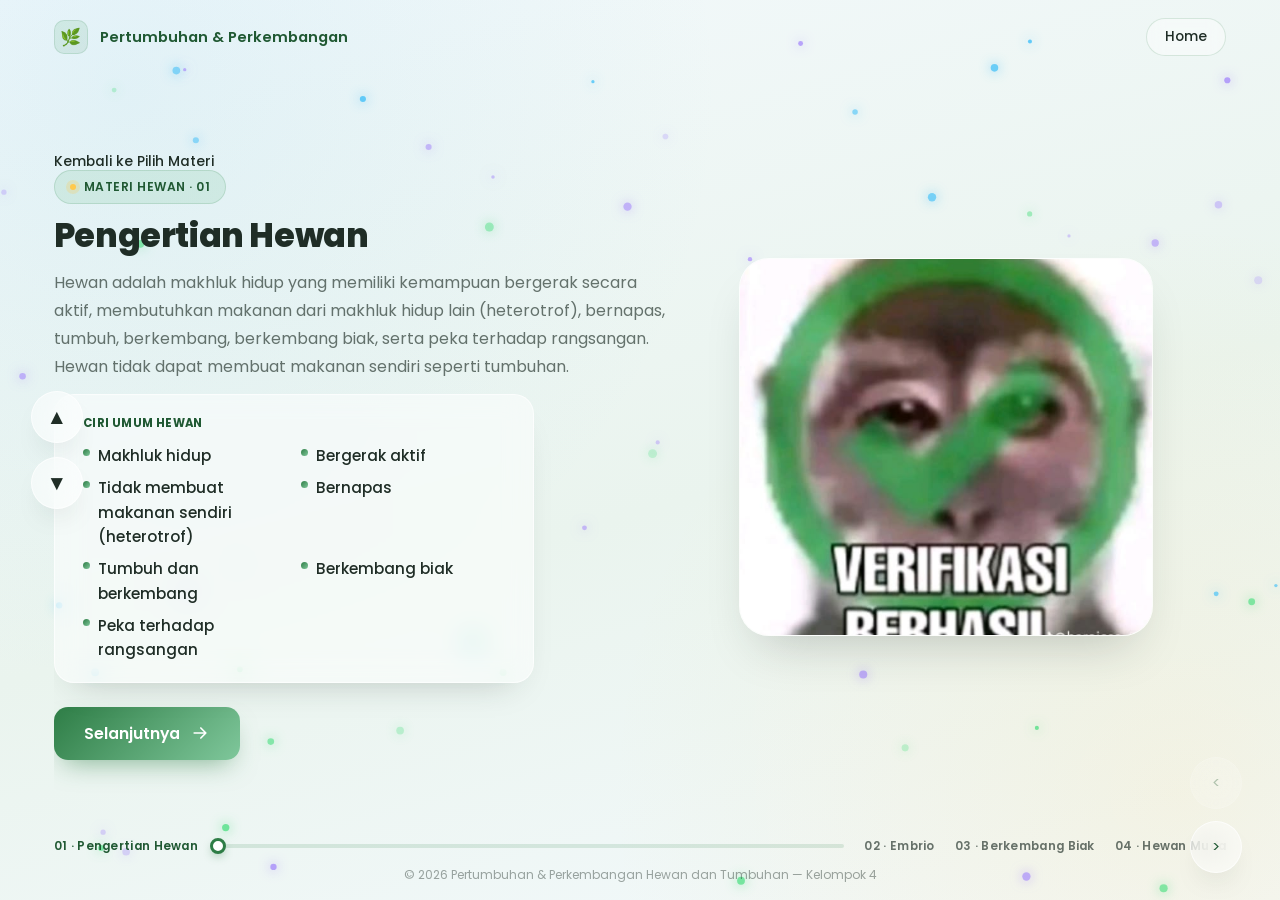
==== commit d549e193: "Add files via upload Perbaikan" ====
--- a/hewan.html
+++ b/hewan.html
@@ -153,7 +153,7 @@
             <!-- Kolom Kiri (tampil kanan karena reverse) — Gambar -->
             <div class="hewan-image">
               <img
-                src="embrio.jpg"
+                src="embrio.png"
                 alt="Embrio"
                 class="hewan-image-real">
             </div>
--- a/style.css
+++ b/style.css
@@ -2163,12 +2163,13 @@
 
 /* ---------------------------------------------------------------------
    TV / 4K / SMARTBOARD — 1920px ke atas
+   (Catatan: aturan .app max-width DIPINDAH ke blok tier terpisah di bawah
+   agar 1920px, 2560px, dan 3840px masing-masing punya lebar kontainer
+   sendiri. Properti lain di blok ini — logo, judul, gambar, diagram,
+   tombol — TETAP seperti semula dan akan disesuaikan lagi khusus per
+   slide pada tahap berikutnya, bukan pada tahap fondasi ini.)
 --------------------------------------------------------------------- */
 @media (min-width: 1920px) {
-  .app {
-    max-width: 1700px;
-  }
-
   .logo-mark {
     width: 38px;
     height: 38px;
@@ -2216,6 +2217,54 @@
     font-size: 1.05rem;
   }
 }
+
+/* =====================================================================
+   FONDASI — KONTAINER .app BERTINGKAT UNTUK LAYAR BESAR
+   =====================================================================
+   Tujuan: di layar besar, konten TIDAK melebar penuh mengikuti viewport
+   (yang membuatnya terasa "gepeng"/kosong seperti halaman biasa),
+   tapi juga TIDAK berhenti di satu angka tetap untuk semua ukuran di
+   atas 1920px (yang membuat TV 4K terasa seperti hanya menampilkan
+   versi kecil di tengah layar, dengan margin kosong berlebihan).
+
+   Setiap tingkatan menaikkan max-width secara proporsional & moderat —
+   mirip pendekatan aplikasi presentasi (Canva Present, Gamma): kontainer
+   ikut melebar mengikuti layar, tapi kenaikannya melandai (tidak 1:1
+   dengan lebar layar) supaya tetap ada margin nyaman di kiri-kanan dan
+   baris teks tidak menjadi terlalu panjang untuk dibaca.
+
+   Tier laptop (1024–1439px: 1450px) dan desktop (1440–1919px: 1550px)
+   di atas TIDAK disentuh sama sekali — sesuai permintaan agar tampilan
+   yang sudah bagus di laptop tidak berubah.
+===================================================================== */
+
+/* --- Tier 1: 1920px – 2559px (monitor besar / ambang 2K) ---
+   Nilai 1700px ini SAMA seperti sebelumnya (tidak berubah), hanya kini
+   dibatasi rentangnya agar tidak otomatis berlaku untuk 2560px & 3840px. */
+@media (min-width: 1920px) and (max-width: 2559px) {
+  .app {
+    max-width: 1700px;
+  }
+}
+
+/* --- Tier 2: 2560px – 3839px (monitor 2K/QHD sungguhan, mis. 27"-32") --- */
+@media (min-width: 2560px) and (max-width: 3839px) {
+  .app {
+    max-width: 1900px;
+  }
+}
+
+/* --- Tier 3: 3840px ke atas (TV 4K / Smartboard) ---
+   Margin dibuat lebih lega (bukan mengejar lebar penuh 3840px) karena
+   di layar sebesar ini konten biasanya dilihat dari jarak yang lebih
+   jauh (ruang kelas / presentasi), sehingga lebar baca yang nyaman
+   lebih penting daripada memenuhi seluruh piksel yang tersedia. */
+@media (min-width: 3840px) {
+  .app {
+    max-width: 2200px;
+  }
+}
+
 /* =====================================================
    STIKER MATERI — WhatsApp-style, pojok kanan bawah card
 ===================================================== */
@@ -3583,7 +3632,7 @@
   .s11-plot {
     flex: 0 1 100%;
     padding: 0 0 5%; /* Hapus padding kiri-kanan agar lebar persentase presisi */
-    max-width: 320px; /* Batasi kontainer, bukan SVG-nya */
+    max-width: clamp(400px, 25vw, 650px); /* Batasi kontainer, bukan SVG-nya */
   }
   
   .s11-svg {
@@ -3751,188 +3800,93 @@
   padding: 0 8% 5%;
 }
 
+/* --- perbaikan typo pada aturan yang terpotong --- */
 .s11-plot-label {
   position: absolute;
   top: clamp(16px, 2.4vh, 26px);
   left: 50%;
   transform: translateX(-50%);
-  z-index: 5;
+  font-size: 0.78rem;
+  font-weight: 700;
+  color: var(--color-primary-dark);
+  background: rgba(255, 255, 255, 0.6);
+  border: 1px solid var(--color-glass-border);
+  padding: 5px 14px;
+  border-radius: 999px;
   white-space: nowrap;
-  font-size: clamp(0.78rem, 0.95vw, 0.92rem);
-  font-weight: 700;
-  letter-spacing: 0.4px;
-  text-transform: uppercase;
-  padding: 8px 18px;
-  border-radius: 999px;
-  background: rgba(255, 255, 255, 0.62);
-  border: 1px solid var(--color-glass-border);
-  backdrop-filter: blur(8px);
-  -webkit-backdrop-filter: blur(8px);
-  color: var(--color-primary-dark);
-  box-shadow: 0 10px 20px -12px rgba(31, 45, 38, 0.3);
-}
-
-.s11-plot--sekunder .s11-plot-label {
-  color: #6E5330;
+  z-index: 4;
 }
 
 /* =====================================================================
-   SVG TANAMAN — bentuk organik lewat path/bezier, bukan div kaku
+   BAGIAN YANG HILANG — SVG, HOTSPOT, POPUP (Slide 11)
 ===================================================================== */
+
+/* --- SVG tanaman --- */
 .s11-svg {
+  position: relative;
+  z-index: 2;
   width: 100%;
   height: 100%;
-  max-width: 320px;
-  overflow: visible;
-  animation: s11PlantSway 4.2s ease-in-out infinite;
-  transform-origin: 50% 100%;
-}
-
-@keyframes s11PlantSway {
-  0%, 100% { transform: rotate(-1deg); }
-  50%      { transform: rotate(1deg); }
-}
-
-/* --- Warna: tanaman primer (hijau) --- */
-.s11-root-main, .s11-root-branch {
-  stroke: #6E5330;
-  opacity: 0.9;
-}
-
-.s11-svg--primer .s11-stem-primer {
-  fill: var(--color-primary);
-}
-
-.s11-leaf-primer {
-  fill: var(--color-secondary);
-  stroke: var(--color-primary-dark);
-  stroke-width: 0.6;
-  stroke-opacity: 0.25;
-}
-
-.s11-bud-primer {
-  fill: #8FD19E;
-}
-
-/* --- Warna: tanaman sekunder (batang kayu) --- */
-.s11-root-main-sek, .s11-root-branch-sek {
-  stroke: #6E5330;
-  opacity: 0.92;
-}
-
-.s11-trunk-sekunder {
-  fill: #8B6B3D;
-}
-
-.s11-bark {
-  stroke: #6E5330;
-  stroke-width: 1.4;
-  opacity: 0.45;
-  fill: none;
-}
-
-.s11-cambium-mark {
-  stroke: rgba(110, 83, 48, 0.45);
-  transition: stroke 0.3s ease, opacity 0.3s ease;
-}
-
-.s11-leaf-sekunder {
-  fill: var(--color-primary);
-  stroke: var(--color-primary-dark);
-  stroke-width: 0.6;
-  stroke-opacity: 0.3;
-}
-
-/* --- Highlight saat hotspot terkait dipilih --- */
+  display: block;
+}
+
 .s11-part {
-  transition: filter 0.3s ease;
+  transition: filter 0.3s var(--ease);
 }
 
 .s11-part.is-glow {
-  filter: brightness(1.16) drop-shadow(0 0 8px rgba(255, 201, 77, 0.6));
-}
-
-.s11-cambium-mark.is-glow {
-  stroke: var(--color-highlight);
-  stroke-width: 4;
-  opacity: 1;
-  filter: drop-shadow(0 0 6px rgba(255, 201, 77, 0.7));
-}
-
-/* =====================================================================
-   HOTSPOT — kecil, bulat, dekat bagian tanaman, animasi pulse halus
-===================================================================== */
+  filter: drop-shadow(0 0 10px rgba(255, 201, 77, 0.9)) brightness(1.08);
+}
+
+/* --- Hotspot --- */
 .s11-hotspot {
   position: absolute;
-  z-index: 6;
+  z-index: 5;
+  width: 26px;
+  height: 26px;
+  transform: translate(-50%, -50%);
   display: grid;
   place-items: center;
-  width: 30px;
-  height: 30px;
-  border-radius: 50%;
-  transition: transform 0.2s ease;
-}
-
-.s11-hotspot-ring {
-  position: absolute;
-  inset: 0;
-  border-radius: 50%;
-  background: rgba(255, 201, 77, 0.35);
-  animation: s11Pulse 2.1s ease-out infinite;
 }
 
 .s11-hotspot-dot {
-  position: relative;
-  width: 12px;
-  height: 12px;
+  width: 14px;
+  height: 14px;
   border-radius: 50%;
   background: var(--color-highlight);
   border: 2px solid #fff;
   box-shadow: 0 3px 8px -2px rgba(31, 45, 38, 0.4);
-}
-
-@keyframes s11Pulse {
-  0%   { transform: scale(0.6); opacity: 0.9; }
-  100% { transform: scale(2.2); opacity: 0; }
-}
-
-.s11-hotspot:hover { transform: scale(1.1); }
-.s11-hotspot.is-active { transform: scale(1.16); }
-.s11-hotspot.is-active .s11-hotspot-ring { animation-play-state: paused; opacity: 0; }
-.s11-hotspot.is-active .s11-hotspot-dot { background: var(--color-primary-dark); }
-
-/* --- Posisi hotspot: tanaman primer (persis di samping bagian tanaman) --- */
-.s11-hotspot--primer-stem {
-  top: 8%;
-  left: 61%;
-}
-
-.s11-hotspot--primer-root {
-  bottom: 3%;
-  left: 32%;
-}
-
-/* --- Posisi hotspot: tanaman sekunder --- */
-.s11-hotspot--sekunder-cambium {
-  top: 55%;
-  left: 66%;
-}
-
-.s11-hotspot--sekunder-batang {
-  top: 78%;
-  left: 68%;
-}
-
-/* =====================================================================
-   POPUP — annotation dekat hotspot (bukan di panel kiri)
-===================================================================== */
+  transition: transform var(--dur) var(--ease), background var(--dur) var(--ease);
+}
+
+.s11-hotspot-ring {
+  position: absolute;
+  inset: -6px;
+  border-radius: 50%;
+  border: 2px solid rgba(255, 201, 77, 0.55);
+  animation: s11HotspotPulse 2s ease-out infinite;
+}
+
+@keyframes s11HotspotPulse {
+  0%   { transform: scale(0.7); opacity: 0.9; }
+  100% { transform: scale(1.7); opacity: 0; }
+}
+
+.s11-hotspot:hover .s11-hotspot-dot,
+.s11-hotspot.is-active .s11-hotspot-dot {
+  transform: scale(1.15);
+  background: var(--color-primary);
+}
+
+/* --- Popup annotation: KUNCI PERBAIKAN BUG UTAMA --- */
 .s11-popup {
   position: absolute;
-  z-index: 7;
+  z-index: 10;
+  width: min(85vw, 320px);
   opacity: 0;
   visibility: hidden;
-  transform: translateY(6px) scale(0.96);
-  transition: opacity 0.28s var(--ease), transform 0.28s var(--ease), visibility 0.28s var(--ease);
+  transform: translateY(8px) scale(0.96);
+  transition: opacity 0.3s var(--ease), transform 0.3s var(--ease), visibility 0.3s var(--ease);
   pointer-events: none;
 }
 
@@ -3945,28 +3899,32 @@
 
 .s11-popup-box {
   position: relative;
-  width: min(320px, 74vw);
-  padding: 22px 26px;
-  border-radius: var(--radius-lg);
-  background: rgba(255, 255, 255, 0.88);
+  display: flex;
+  flex-direction: column;
+  gap: 8px;
+  padding: clamp(16px, 2vw, 22px);
+  border-radius: var(--radius-md);
+  background: rgba(255, 255, 255, 0.86);
   border: 1px solid var(--color-glass-border);
   backdrop-filter: blur(16px);
   -webkit-backdrop-filter: blur(16px);
-  box-shadow: 0 28px 56px -22px rgba(31, 45, 38, 0.38);
+  box-shadow: 0 24px 46px -22px rgba(31, 45, 38, 0.35);
+  cursor: grab;
 }
 
 .s11-popup-close {
   position: absolute;
   top: 10px;
   right: 10px;
+  width: 26px;
+  height: 26px;
   display: grid;
   place-items: center;
-  width: 24px;
-  height: 24px;
   border-radius: 50%;
+  font-size: 0.8rem;
   color: var(--color-text-soft);
   background: rgba(46, 125, 70, 0.1);
-  transition: background 0.2s ease, color 0.2s ease;
+  transition: background var(--dur) var(--ease), color var(--dur) var(--ease);
 }
 
 .s11-popup-close:hover {
@@ -3975,253 +3933,61 @@
 }
 
 .s11-popup-tag {
-  display: block;
-  font-size: 0.72rem;
+  align-self: flex-start;
+  font-size: 0.7rem;
   font-weight: 700;
-  letter-spacing: 0.5px;
+  letter-spacing: 0.4px;
   text-transform: uppercase;
-  margin-bottom: 8px;
-  padding-right: 22px;
   color: var(--color-primary-dark);
+  background: rgba(127, 199, 155, 0.22);
+  border: 1px solid rgba(46, 125, 70, 0.16);
+  padding: 5px 12px;
+  border-radius: 999px;
 }
 
 .s11-popup-tag[data-variant="sekunder"] {
-  color: #6E5330;
+  color: #6E4A2E;
+  background: rgba(217, 138, 61, 0.2);
+  border-color: rgba(110, 74, 46, 0.22);
 }
 
 .s11-popup-title {
   font-weight: 800;
-  font-size: clamp(1.05rem, 1.3vw, 1.25rem);
-  line-height: 1.3;
+  font-size: clamp(1.02rem, 1.3vw, 1.18rem);
   color: var(--color-text);
-  margin-bottom: 8px;
+  padding-right: 22px;
 }
 
 .s11-popup-desc {
-  font-size: 0.92rem;
-  line-height: 1.7;
+  font-size: 0.88rem;
+  line-height: 1.62;
   color: var(--color-text-soft);
-  margin-bottom: 12px;
-}
-
-.s11-popup-points {
-  display: flex;
-  flex-direction: column;
-  gap: 7px;
-  list-style: none;
-  padding: 0;
-  margin: 0;
-}
-
-.s11-popup-points li {
-  position: relative;
-  padding-left: 22px;
-  font-size: 0.86rem;
-  font-weight: 500;
-  line-height: 1.5;
-  color: var(--color-text);
-}
-
-.s11-popup-points li::before {
-  content: '✓';
-  position: absolute;
-  left: 0;
-  top: -1px;
-  font-size: 0.78rem;
-  font-weight: 700;
-  color: var(--color-primary);
-}
-
-/* =====================================================================
-   LEADER LINE — gaya annotation profesional (siku + titik), bukan
-   panah segitiga. Empat varian arah sesuai posisi popup relatif
-   terhadap hotspot-nya (top-left / bottom-left / top-right / bottom-right).
-===================================================================== */
+}
+
+.s11-popup-media {
+  border-radius: var(--radius-sm);
+  overflow: hidden;
+  background: rgba(255, 255, 255, 0.4);
+}
+
+.s11-popup-illustration {
+  width: 100%;
+  height: auto;
+  display: block;
+}
+
 .s11-leader {
-  position: absolute;
-  width: 28px;
-  height: 26px;
+  display: none;
+}
+  
+  
+  #bgCanvas {
+  position: fixed;
+  inset: 0;
+  width: 100vw;
+  height: 100vh;
+  z-index: -1;
   pointer-events: none;
-}
-
-.s11-leader::before {
-  content: '';
-  position: absolute;
-  border-color: rgba(46, 125, 70, 0.5);
-  border-style: solid;
-}
-
-.s11-leader::after {
-  content: '';
-  position: absolute;
-  width: 7px;
-  height: 7px;
-  border-radius: 50%;
-  background: var(--color-primary);
-  box-shadow: 0 0 0 3px rgba(46, 125, 70, 0.16);
-}
-
-/* Popup di kanan-bawah hotspot: siku turun lalu ke kanan, titik di pojok kiri-atas leader */
-.s11-leader--tl {
-  top: -26px;
-  left: -4px;
-}
-.s11-leader--tl::before {
-  top: 0; left: 3px;
-  width: 20px; height: 20px;
-  border-width: 0 0 1.5px 1.5px;
-  border-radius: 0 0 0 10px;
-}
-.s11-leader--tl::after { top: -3.5px; left: 0px; }
-
-/* Popup di kanan-atas hotspot: siku naik lalu ke kanan */
-.s11-leader--bl {
-  bottom: -26px;
-  left: -4px;
-}
-.s11-leader--bl::before {
-  bottom: 0; left: 3px;
-  width: 20px; height: 20px;
-  border-width: 1.5px 0 0 1.5px;
-  border-radius: 10px 0 0 0;
-}
-.s11-leader--bl::after { bottom: -3.5px; left: 0px; }
-
-/* Popup di kiri-bawah hotspot: siku turun lalu ke kiri */
-.s11-leader--tr {
-  top: -26px;
-  right: -4px;
-}
-.s11-leader--tr::before {
-  top: 0; right: 3px;
-  width: 20px; height: 20px;
-  border-width: 0 1.5px 1.5px 0;
-  border-radius: 0 0 10px 0;
-}
-.s11-leader--tr::after { top: -3.5px; right: 0px; }
-
-/* Popup di kiri-atas hotspot: siku naik lalu ke kiri */
-.s11-leader--br {
-  bottom: -26px;
-  right: -4px;
-}
-.s11-leader--br::before {
-  bottom: 0; right: 3px;
-  width: 20px; height: 20px;
-  border-width: 1.5px 1.5px 0 0;
-  border-radius: 0 10px 0 0;
-}
-.s11-leader--br::after { bottom: -3.5px; right: 0px; }
-
-/* =====================================================================
-   POSISI POPUP — ditambatkan relatif terhadap hotspot masing-masing,
-   memastikan leader line selalu presisi mengarah ke hotspot.
-===================================================================== */
-.s11-popup--primer-stem {
-  top: calc(8% + 44px);
-  left: calc(61% + 4px);
-}
-
-.s11-popup--primer-root {
-  bottom: calc(3% + 44px);
-  left: calc(32% + 4px);
-}
-
-.s11-popup--sekunder-cambium {
-  top: calc(55% + 44px);
-  right: calc(34% + 4px);
-}
-
-.s11-popup--sekunder-batang {
-  bottom: calc(22% + 44px);
-  right: calc(32% + 4px);
-}
-
-/* =====================================================================
-   RESPONSIVE
-===================================================================== */
-
-/* --- Mobile (<768px): panel dulu, dua tanaman ditumpuk vertikal --- */
-@media (max-width: 767px) {
-  .s11-wrap { height: auto; }
-
-  .s11-scene { flex-direction: column; min-height: 560px; }
-  .s11-scene::after { top: 50%; bottom: auto; left: 6%; right: 6%; width: auto; height: 1px; }
-  .s11-plot { flex: 1 1 50%; padding: 0 6% 4%; }
-
-  .s11-svg { max-width: 220px; }
-
-  .s11-hotspot { width: 32px; height: 32px; }
-  .s11-hotspot-dot { width: 13px; height: 13px; }
-
-  .s11-popup-box { width: min(260px, 78vw); padding: 18px 20px; }
-}
-
-/* --- Tablet: dua kolom, sedikit mengecil --- */
-@media (min-width: 768px) and (max-width: 1023px) {
-  .s11-scene { min-height: 400px; }
-  .s11-info-intro, .s11-info-hint { font-size: 0.9rem; }
-}
-
-/* --- Desktop / Laptop --- */
-@media (min-width: 1024px) {
-  .s11-scene { min-height: 500px; }
-  .s11-plot { max-width: 340px; }
-
-  .s11-hotspot { width: 34px; height: 34px; }
-  .s11-hotspot-dot { width: 14px; height: 14px; }
-
-  .s11-popup-box { width: min(340px, 40vw); padding: 26px 30px; }
-  .s11-popup-title { font-size: 1.3rem; }
-  .s11-popup-desc { font-size: 0.96rem; line-height: 1.75; }
-  .s11-popup-points li { font-size: 0.9rem; }
-}
-
-@media (min-width: 1440px) {
-  .s11-scene { min-height: 580px; }
-  .s11-svg { max-width: 380px; }
-}
-
-/* --- TV / 4K / Smartboard touchscreen: prioritas utama --- */
-
-@media (min-width: 1920px) {
-  .s11-scene { min-height: 700px; }
-  .s11-title { font-size: clamp(2.1rem, 2.1vw, 2.8rem); }
-  .s11-info-intro { font-size: 1.08rem; }
-  .s11-info-hint { font-size: 0.95rem; }
-
-  .s11-plot { max-width: 440px; }
-
-  .s11-hotspot { width: 40px; height: 40px; }
-  .s11-hotspot-dot { width: 16px; height: 16px; }
-
-  .s11-popup-box { width: min(380px, 30vw); padding: 30px 34px; }
-  .s11-popup-title { font-size: 1.5rem; }
-  .s11-popup-desc { font-size: 1.05rem; }
-  .s11-popup-points li { font-size: 1rem; }
-
-  .s11-plot-label { font-size: 1rem; padding: 10px 22px; }
-}
-
-@media (prefers-reduced-motion: reduce) {
-  .s11-svg,
-  .s11-tuft::before,
-  .s11-tuft::after,
-  .s11-hotspot-ring {
-    animation: none !important;
-  }
-}
-
-.s11-leaf-vein {
-  fill: none;
-  stroke: var(--color-primary-dark);
-  stroke-width: 0.8;
-  stroke-opacity: 0.3;
-  stroke-linecap: round;
-}
-
-.s11-branch-sek {
-  stroke: #8B6B3D;
 }
 /* =====================================================
    TUMBUHAN - SLIDE 12: FAKTOR PERTUMBUHAN
@@ -4384,42 +4150,4 @@
 @keyframes s12Sway {
     from { transform: rotate(-3deg); }
     to { transform: rotate(3deg); }
-}
-
-/* --- Responsive --- */
-@media (max-width: 1024px) {
-    .s12-wrapper {
-        grid-template-columns: 1fr;
-        overflow-y: auto;
-        padding: 40px 0;
-    }
-    
-    .s12-visual-area {
-        height: 600px;
-    }
-    
-    .s12-info-card {
-        width: 160px;
-    }
-}
-
-@media (max-height: 700px) {
-    .s12-main-title { font-size: 1.5rem; }
-    .s12-info-card { padding: 10px; }
-}
-body {
-  margin: 0;
-  padding: 0;
-  overflow: hidden;
-  background-color: #0b0f19; /* Warna background gelap modern */
-}
-
-#bgCanvas {
-  position: fixed;
-  top: 0;
-  left: 0;
-  width: 100vw;
-  height: 100vh;
-  z-index: -1; /* Berada tepat di belakang semua elemen */
-  pointer-events: none; /* Biar klik mouse tetap tembus ke kartu/tombol */
-}
+}
